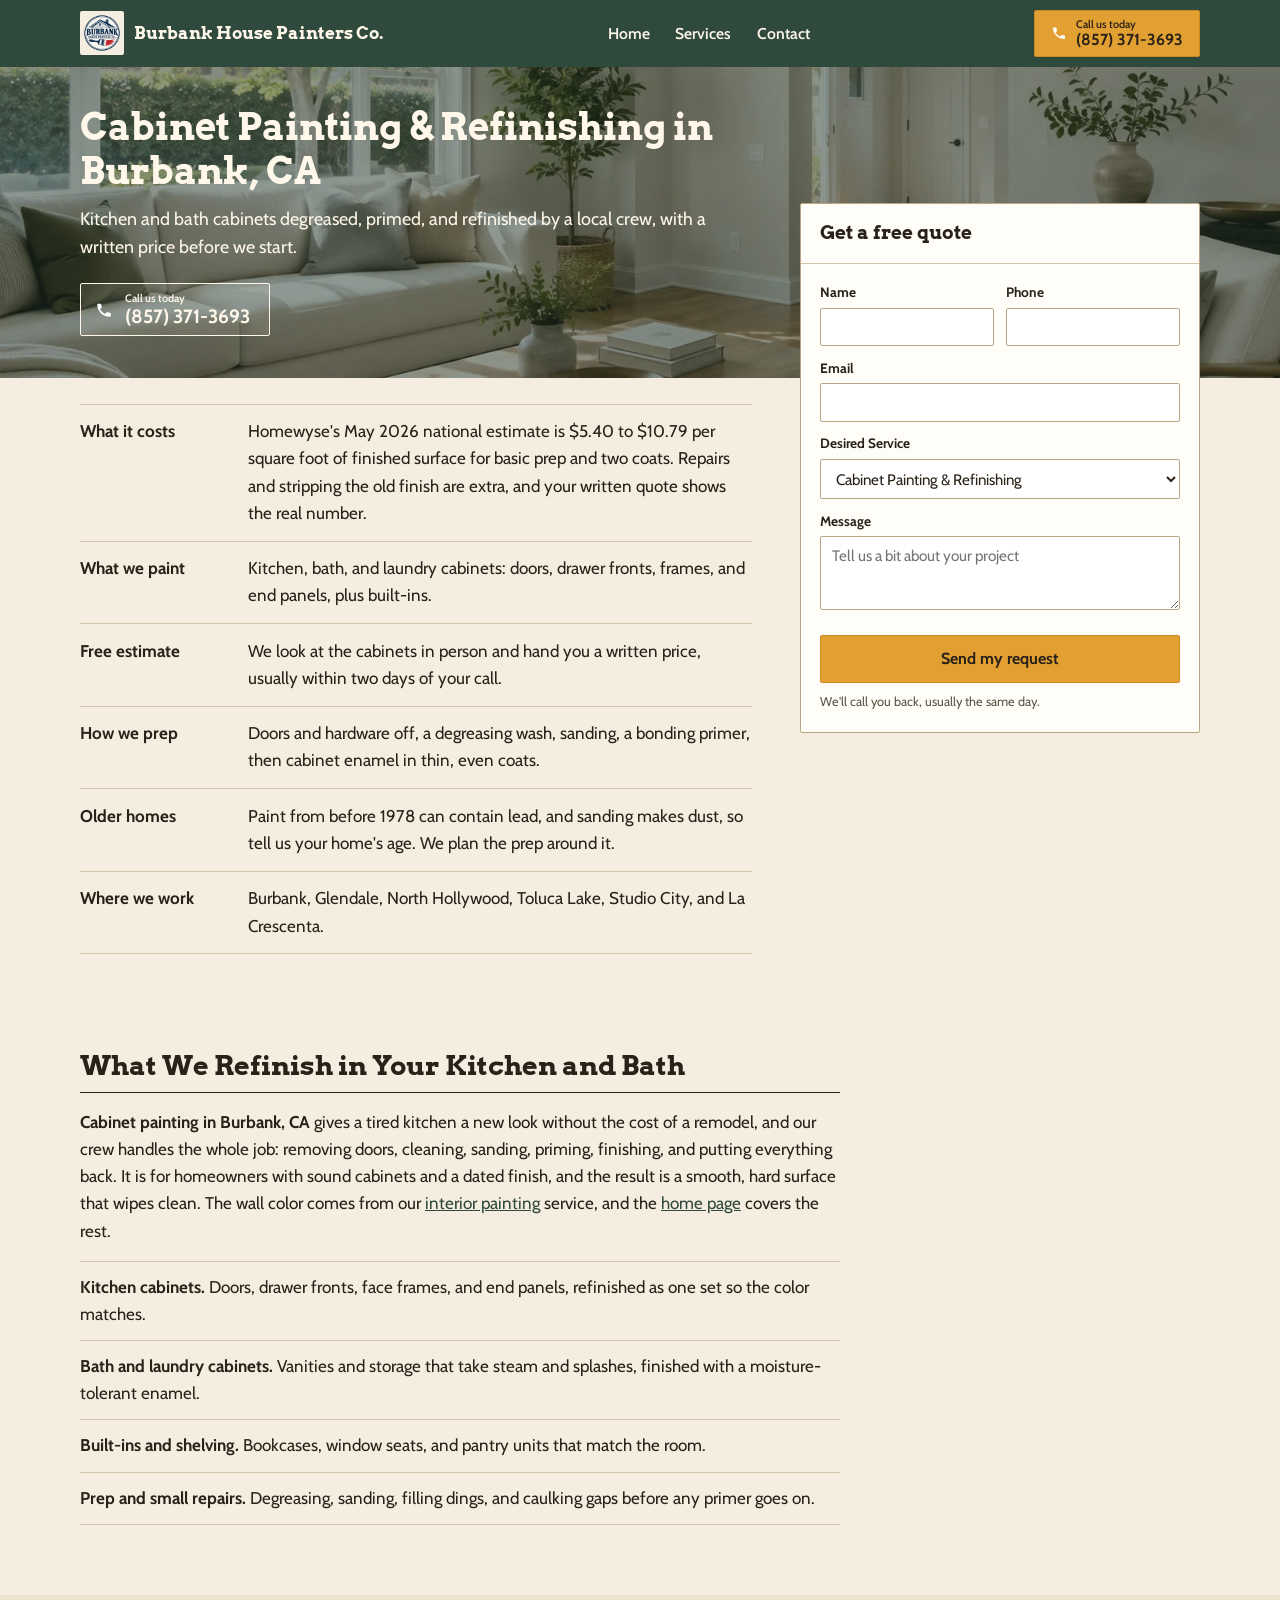
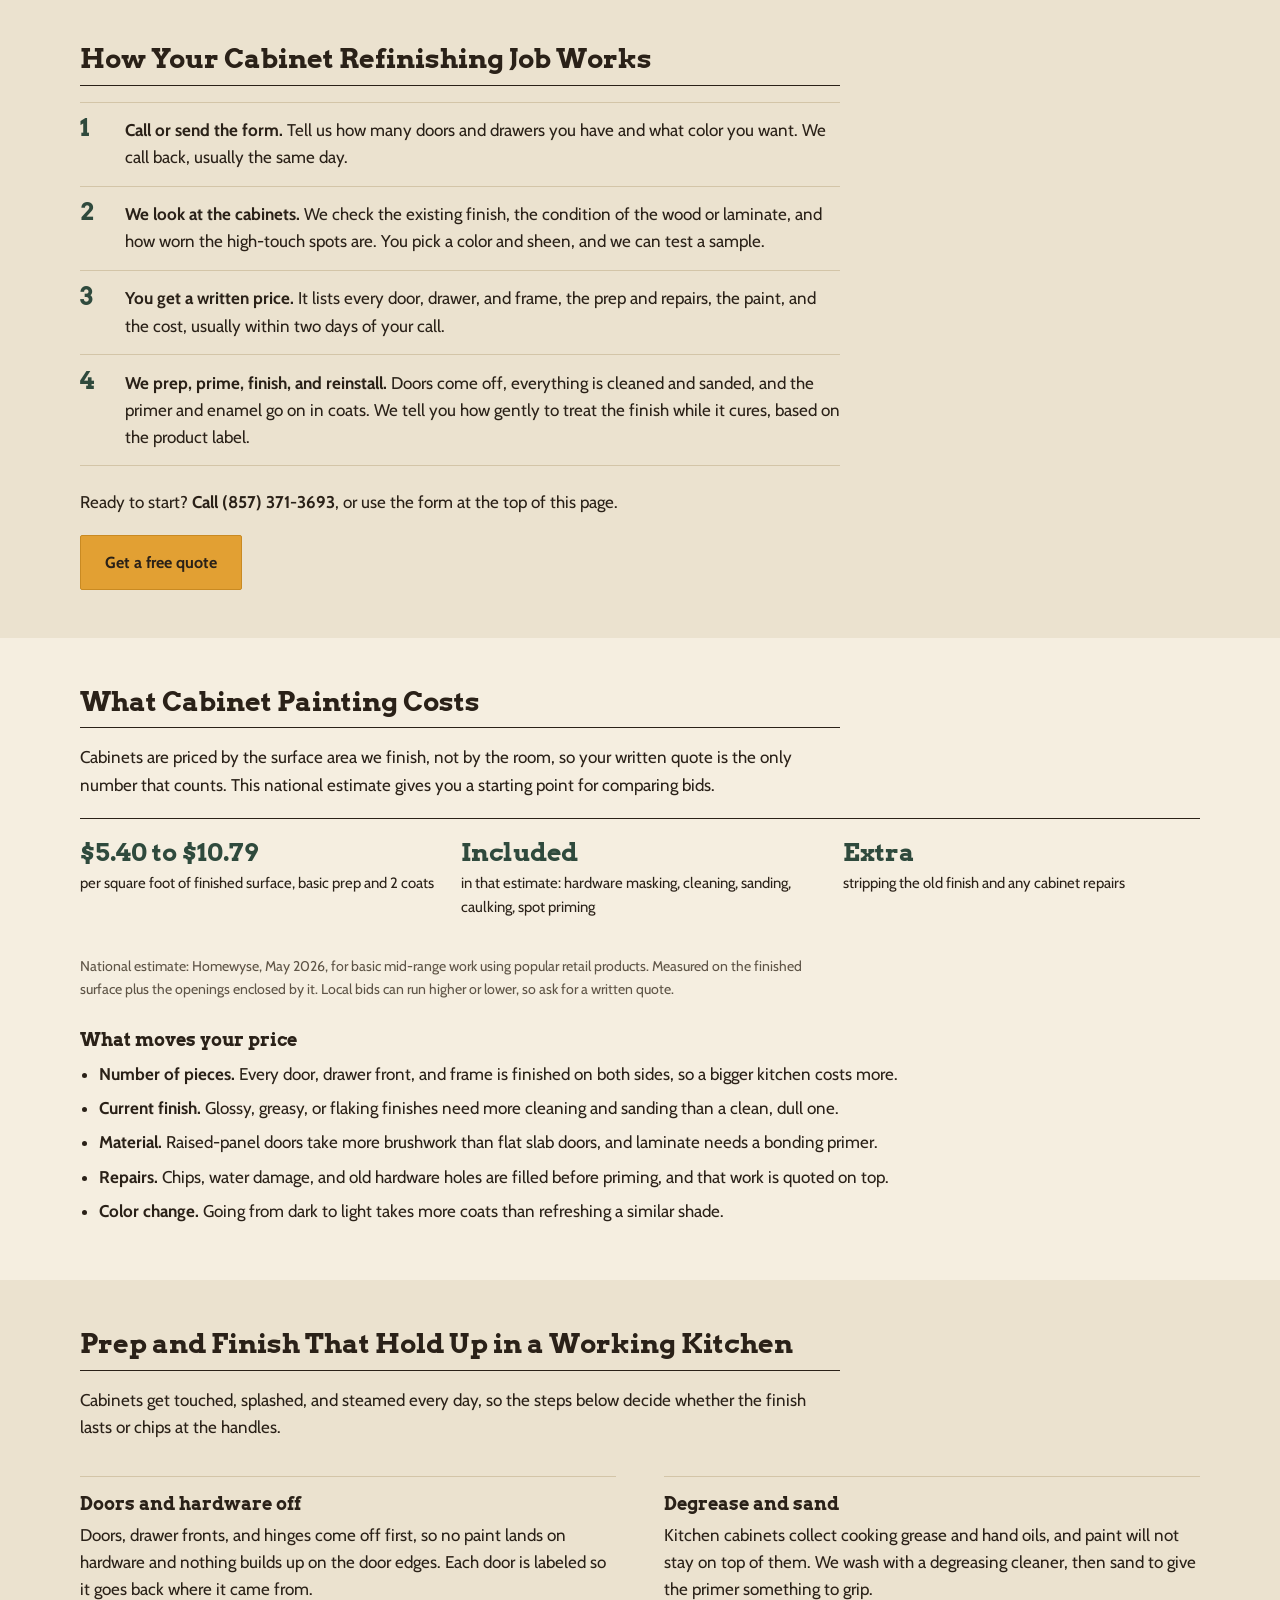
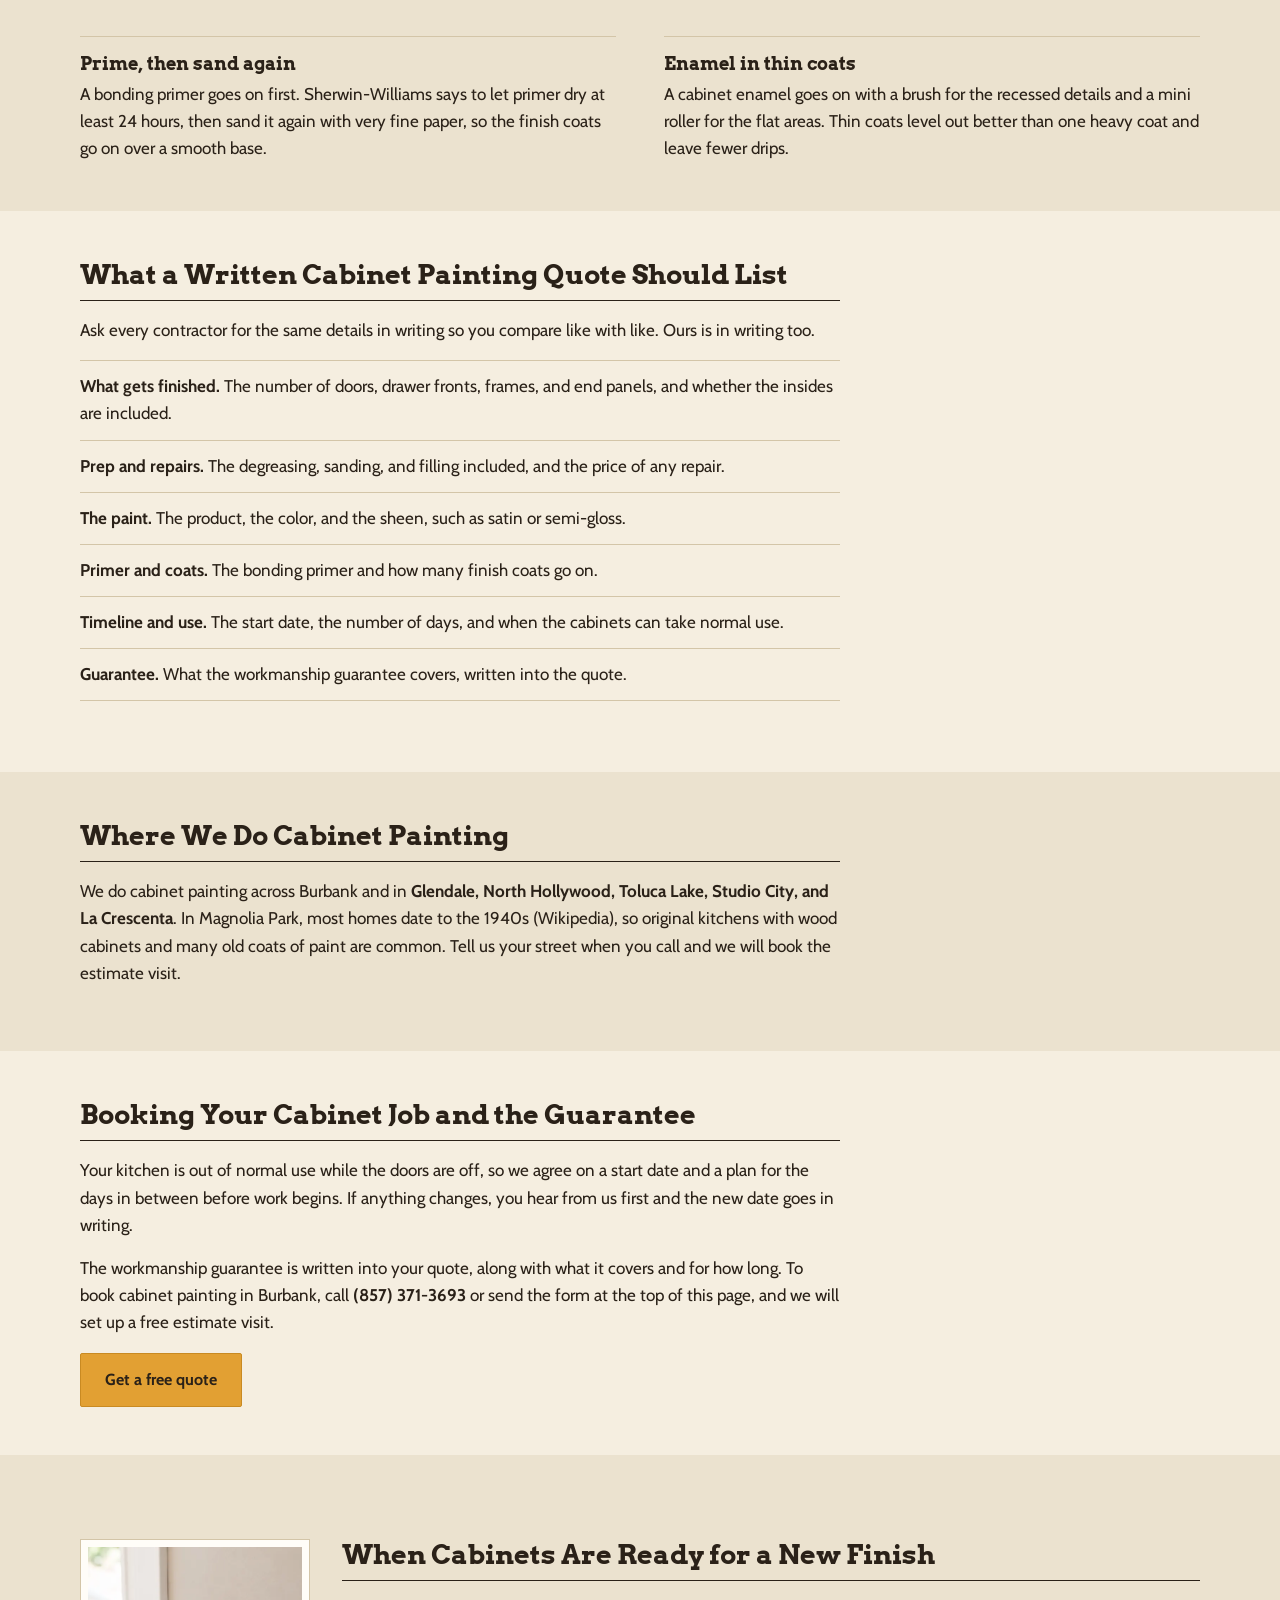
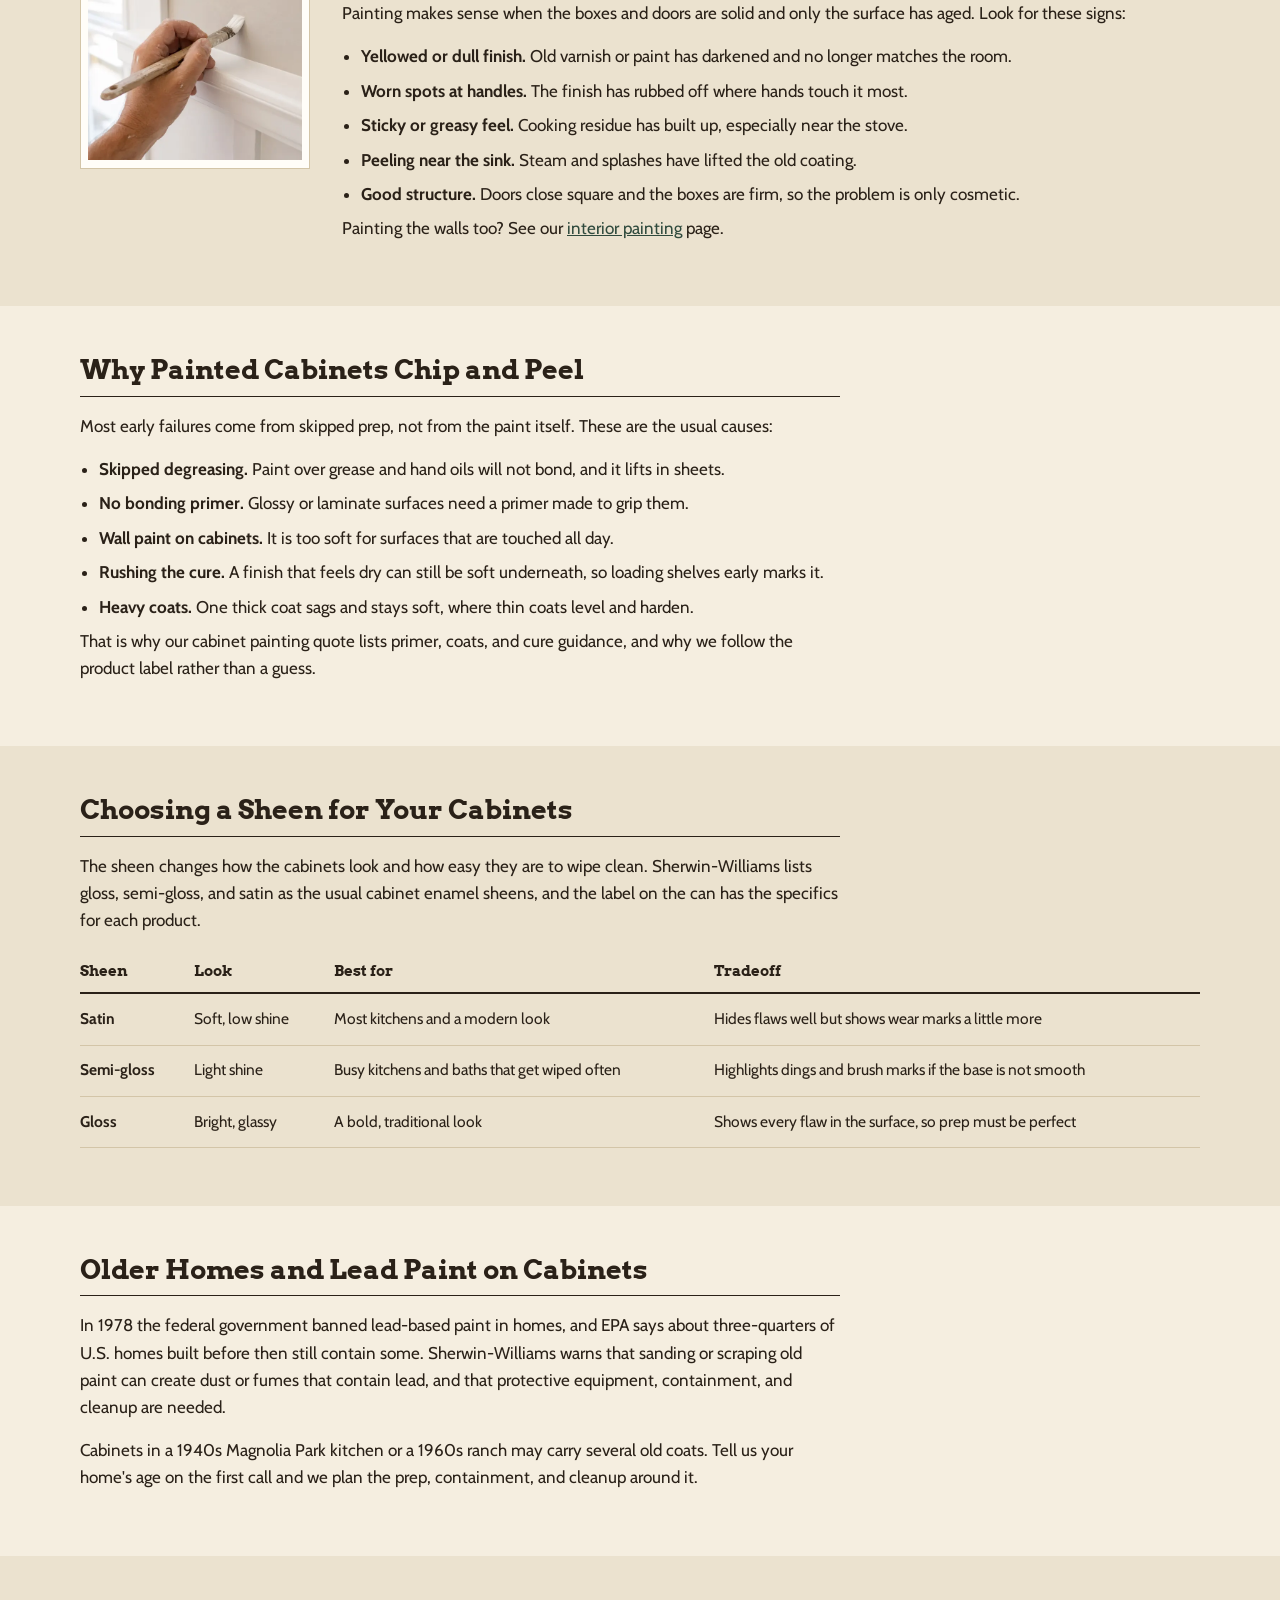
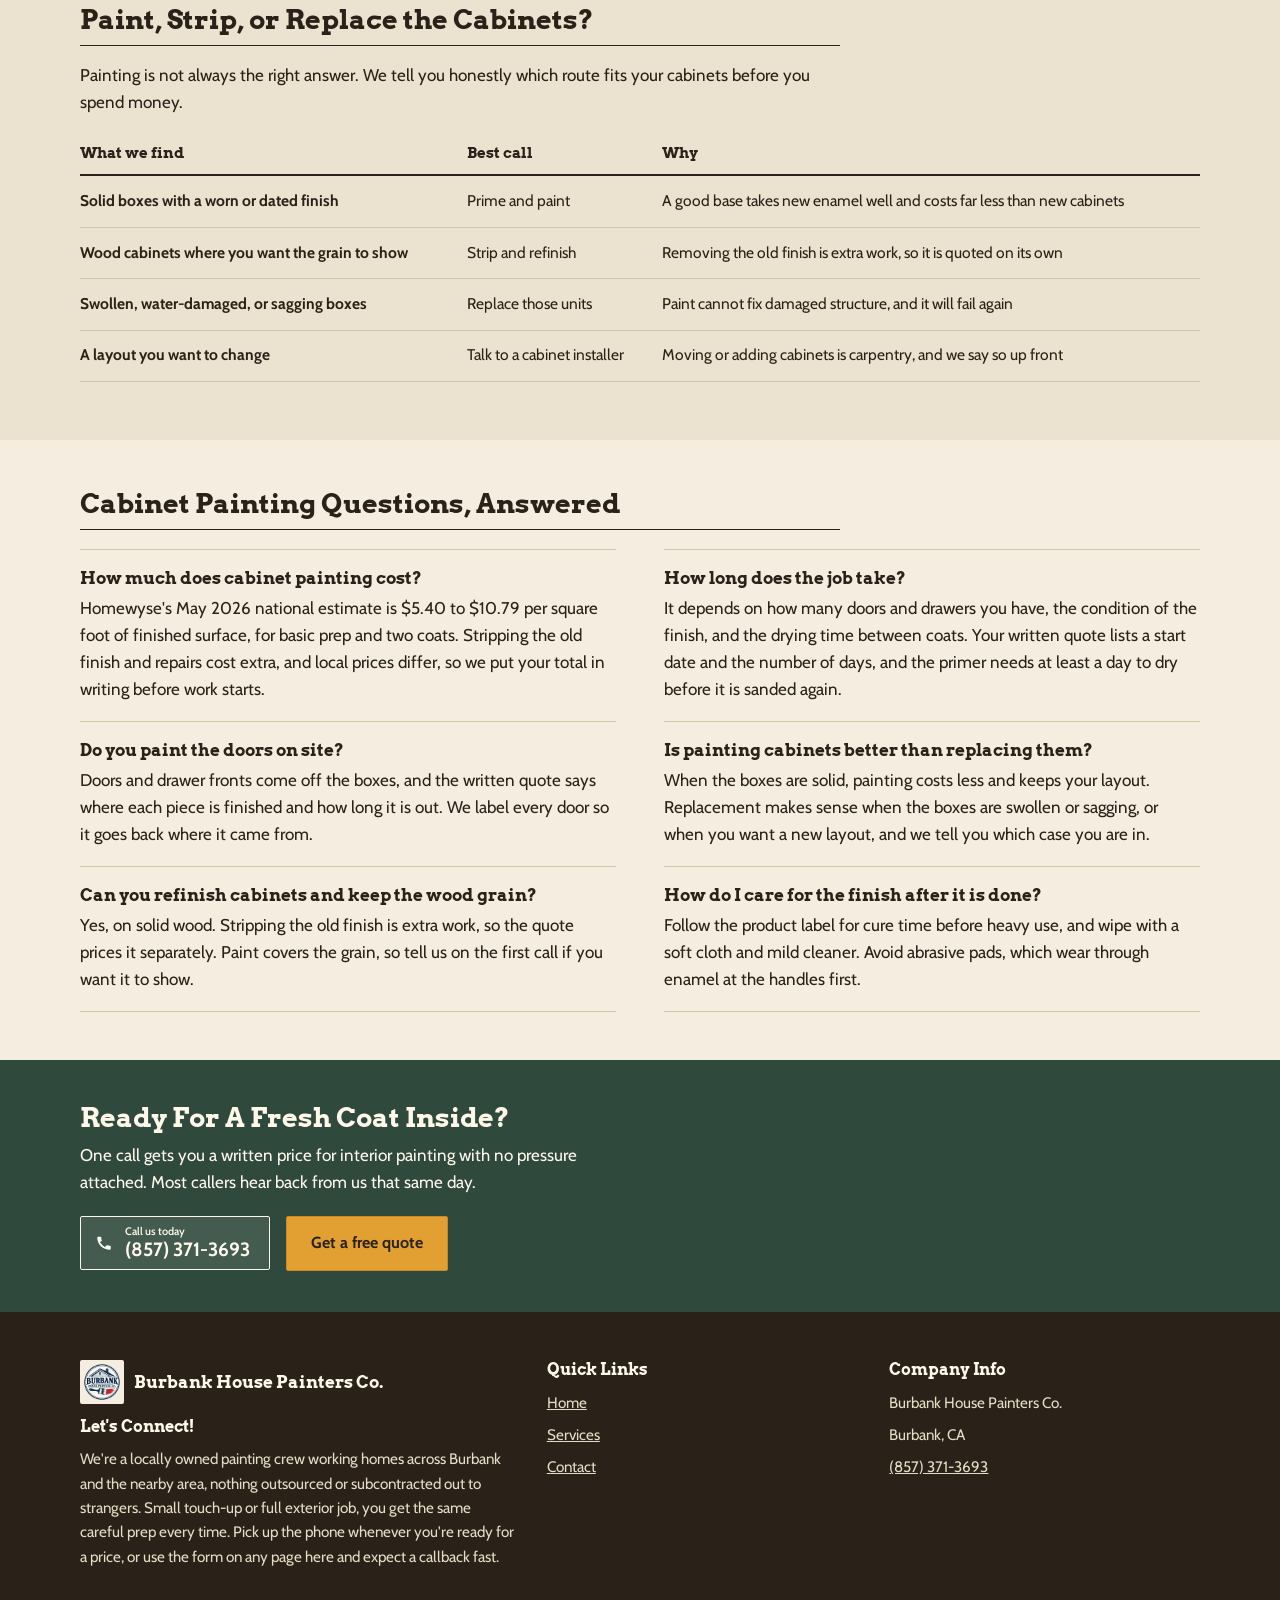
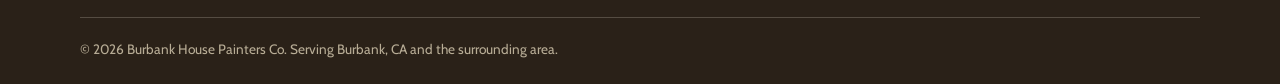
==== services/cabinet-painting.html @ 2680bf61 "Step 6d: add Cabinet Painting & Refinishing page, homepage card, form option, sitemap Co-Authored-By" ====
<!DOCTYPE html>
<html lang="en">
<head>
<meta charset="UTF-8">
<meta name="viewport" content="width=device-width, initial-scale=1.0">
<title>Cabinet Painting Burbank CA | Painting Company</title>
<meta name="description" content="Cabinet painting and refinishing in Burbank, CA: kitchen and bath cabinets cleaned, primed and finished. Free estimate. Call (857) 371-3693.">
<link rel="canonical" href="https://burbankhousepainters.com/services/cabinet-painting">

<meta property="og:type" content="website">
<meta property="og:site_name" content="Burbank House Painters Co.">
<meta property="og:title" content="Cabinet Painting Burbank CA | Painting Company">
<meta property="og:description" content="Cabinet painting and refinishing in Burbank, CA: kitchen and bath cabinets cleaned, primed and finished. Free estimate. Call (857) 371-3693.">
<meta property="og:url" content="https://burbankhousepainters.com/services/cabinet-painting">
<meta property="og:image" content="https://burbankhousepainters.com/images/interior-painting-burbank-ca-og.jpg">
<meta name="twitter:card" content="summary_large_image">
<meta name="twitter:title" content="Cabinet Painting Burbank CA | Painting Company">
<meta name="twitter:description" content="Cabinet painting and refinishing in Burbank, CA: kitchen and bath cabinets cleaned, primed and finished. Free estimate. Call (857) 371-3693.">
<meta name="twitter:image" content="https://burbankhousepainters.com/images/interior-painting-burbank-ca-og.jpg">

<link rel="icon" type="image/svg+xml" href="../favicon.svg">
<link rel="preconnect" href="https://fonts.googleapis.com">
<link rel="preconnect" href="https://fonts.gstatic.com" crossorigin>
<link rel="stylesheet" href="https://fonts.googleapis.com/css2?family=Arvo:wght@700&family=Cabin:wght@400;600;700&display=swap">
<link rel="stylesheet" href="../css/style.css">
<script type="application/ld+json">
{
  "@context": "https://schema.org",
  "@type": "HomeAndConstructionBusiness",
  "name": "Burbank House Painters Co.",
  "url": "https://burbankhousepainters.com/services/cabinet-painting",
  "telephone": "+18573713693",
  "address": {
    "@type": "PostalAddress",
    "addressLocality": "Burbank",
    "addressRegion": "CA",
    "addressCountry": "US"
  },
  "areaServed": [
    { "@type": "City", "name": "Burbank, CA" },
    { "@type": "City", "name": "Glendale, CA" },
    { "@type": "City", "name": "North Hollywood, CA" },
    { "@type": "City", "name": "Toluca Lake, CA" },
    { "@type": "City", "name": "Studio City, CA" },
    { "@type": "City", "name": "La Crescenta, CA" }
  ]
}
</script>
</head>
<body>

<header class="site-header">
  <div class="wrap">
    <a href="../index.html" class="logo">
      <img src="../images/burbank-house-painters-co-logo.png" alt="Burbank House Painters Co. logo" width="56" height="56">
      Burbank House Painters Co.
    </a>
    <nav class="main-nav" aria-label="Primary">
      <a href="../index.html">Home</a>
      <a href="../index.html#services">Services</a>
      <a href="#contact">Contact</a>
    </nav>
    <div class="header-actions">
      <a href="tel:+18573713693" class="call-badge">
        <span class="icon-circle" aria-hidden="true">
          <svg width="16" height="16" viewBox="0 0 24 24" fill="none" xmlns="http://www.w3.org/2000/svg"><path d="M6.6 10.8c1.4 2.8 3.8 5.2 6.6 6.6l2.2-2.2c.3-.3.7-.4 1-.2 1.1.4 2.3.6 3.6.6.6 0 1 .4 1 1V20c0 .6-.4 1-1 1C10.4 21 3 13.6 3 4.6c0-.6.4-1 1-1h3.4c.6 0 1 .4 1 1 0 1.3.2 2.5.6 3.6.1.4 0 .8-.2 1L6.6 10.8z" fill="#fff"/></svg>
        </span>
        <span class="call-text">
          <span class="call-label">Call us today</span>
          <span class="call-number">(857) 371-3693</span>
        </span>
      </a>
      <button class="nav-toggle" aria-label="Toggle menu" aria-expanded="false">
        <span></span><span></span><span></span>
      </button>
    </div>
  </div>
</header>

<main>

  <section class="top" id="contact">
    <div class="top-band">
      <img class="top-photo" src="../images/interior-painting-burbank-ca-hero.webp" width="1600" height="900" fetchpriority="high" alt="Bright, freshly painted interior of a Burbank CA home">
      <div class="wrap top-band-inner">
        <div class="top-intro">
          <h1>Cabinet Painting &amp; Refinishing in Burbank, CA</h1>
          <p class="top-sub">Kitchen and bath cabinets degreased, primed, and refinished by a local crew, with a written price before we start.</p>
          <a href="tel:+18573713693" class="hero-phone-btn">
            <span class="icon-circle" aria-hidden="true">
              <svg width="18" height="18" viewBox="0 0 24 24" fill="none" xmlns="http://www.w3.org/2000/svg"><path d="M6.6 10.8c1.4 2.8 3.8 5.2 6.6 6.6l2.2-2.2c.3-.3.7-.4 1-.2 1.1.4 2.3.6 3.6.6.6 0 1 .4 1 1V20c0 .6-.4 1-1 1C10.4 21 3 13.6 3 4.6c0-.6.4-1 1-1h3.4c.6 0 1 .4 1 1 0 1.3.2 2.5.6 3.6.1.4 0 .8-.2 1L6.6 10.8z" fill="#fff"/></svg>
            </span>
            <span>
              <span class="call-label">Call us today</span>
              <span class="call-number">(857) 371-3693</span>
            </span>
          </a>
        </div>
      </div>
    </div>

    <div class="wrap top-grid">
      <div class="top-specs">
        <p class="spec-row"><strong>What it costs</strong> <span>Homewyse's May 2026 national estimate is $5.40 to $10.79 per square foot of finished surface for basic prep and two coats. Repairs and stripping the old finish are extra, and your written quote shows the real number.</span></p>
        <p class="spec-row"><strong>What we paint</strong> <span>Kitchen, bath, and laundry cabinets: doors, drawer fronts, frames, and end panels, plus built-ins.</span></p>
        <p class="spec-row"><strong>Free estimate</strong> <span>We look at the cabinets in person and hand you a written price, usually within two days of your call.</span></p>
        <p class="spec-row"><strong>How we prep</strong> <span>Doors and hardware off, a degreasing wash, sanding, a bonding primer, then cabinet enamel in thin, even coats.</span></p>
        <p class="spec-row"><strong>Older homes</strong> <span>Paint from before 1978 can contain lead, and sanding makes dust, so tell us your home's age. We plan the prep around it.</span></p>
        <p class="spec-row"><strong>Where we work</strong> <span>Burbank, Glendale, North Hollywood, Toluca Lake, Studio City, and La Crescenta.</span></p>
      </div>

      <aside class="top-form" aria-label="Free quote request">
        <div class="quote-form-card">
          <p class="form-title">Get a free quote</p>
          <div class="quote-form-body">
            <form class="quote-form" action="https://unemployable-leadgen-form-handler.davideforestali.workers.dev/submit" method="POST">
              <div class="field-row">
                <div>
                  <label for="name">Name</label>
                  <input type="text" id="name" name="name" required>
                </div>
                <div>
                  <label for="phone">Phone</label>
                  <input type="tel" id="phone" name="phone" required>
                </div>
              </div>

              <label for="email">Email</label>
              <input type="email" id="email" name="email" required>

              <label for="service">Desired Service</label>
              <select id="service" name="service">
                <option value="Interior Painting">Interior Painting</option>
                <option value="Cabinet Painting & Refinishing" selected>Cabinet Painting & Refinishing</option>
                <option value="Exterior Painting">Exterior Painting</option>
                <option value="Deck & Fence Staining">Deck & Fence Staining</option>
                <option value="Not Sure">Not Sure Yet</option>
              </select>

              <label for="message">Message</label>
              <textarea id="message" name="message" placeholder="Tell us a bit about your project"></textarea>

              <div style="position:absolute;left:-9999px;top:-9999px" aria-hidden="true">
                <label for="_gotcha">Leave this field empty</label>
                <input type="text" id="_gotcha" name="_gotcha" tabindex="-1" autocomplete="off">
              </div>
              <button type="submit" class="btn-cta">Send my request</button>
              <p class="form-note">We'll call you back, usually the same day.</p>
              <p class="form-status" role="status"></p>
            </form>
          </div>
        </div>
      </aside>
    </div>
  </section>

  <section class="section" id="what-we-paint">
    <div class="wrap">
      <div class="prose-col">
        <h2>What We Refinish in Your Kitchen and Bath</h2>
        <p><strong>Cabinet painting in Burbank, CA</strong> gives a tired kitchen a new look without the cost of a remodel, and our crew handles the whole job: removing doors, cleaning, sanding, priming, finishing, and putting everything back. It is for homeowners with sound cabinets and a dated finish, and the result is a smooth, hard surface that wipes clean. The wall color comes from our <a href="interior-painting.html">interior painting</a> service, and the <a href="../index.html">home page</a> covers the rest.</p>
        <ul class="check-list">
          <li><strong>Kitchen cabinets.</strong> Doors, drawer fronts, face frames, and end panels, refinished as one set so the color matches.</li>
          <li><strong>Bath and laundry cabinets.</strong> Vanities and storage that take steam and splashes, finished with a moisture-tolerant enamel.</li>
          <li><strong>Built-ins and shelving.</strong> Bookcases, window seats, and pantry units that match the room.</li>
          <li><strong>Prep and small repairs.</strong> Degreasing, sanding, filling dings, and caulking gaps before any primer goes on.</li>
        </ul>
      </div>
    </div>
  </section>

  <section class="section bg-light" id="how-it-works">
    <div class="wrap">
      <div class="prose-col">
        <h2>How Your Cabinet Refinishing Job Works</h2>
        <ol class="steps">
          <li><strong>Call or send the form.</strong> Tell us how many doors and drawers you have and what color you want. We call back, usually the same day.</li>
          <li><strong>We look at the cabinets.</strong> We check the existing finish, the condition of the wood or laminate, and how worn the high-touch spots are. You pick a color and sheen, and we can test a sample.</li>
          <li><strong>You get a written price.</strong> It lists every door, drawer, and frame, the prep and repairs, the paint, and the cost, usually within two days of your call.</li>
          <li><strong>We prep, prime, finish, and reinstall.</strong> Doors come off, everything is cleaned and sanded, and the primer and enamel go on in coats. We tell you how gently to treat the finish while it cures, based on the product label.</li>
        </ol>
        <p class="how-note">Ready to start? <strong>Call (857) 371-3693</strong>, or use the form at the top of this page.</p>
        <a href="#contact" class="btn-cta">Get a free quote</a>
      </div>
    </div>
  </section>

  <section class="section" id="cost">
    <div class="wrap">
      <div class="prose-col">
        <h2>What Cabinet Painting Costs</h2>
        <p>Cabinets are priced by the surface area we finish, not by the room, so your written quote is the only number that counts. This national estimate gives you a starting point for comparing bids.</p>
      </div>
      <ul class="stat-row stat-row-3">
        <li><span class="stat-num">$5.40 to $10.79</span> <span class="stat-label">per square foot of finished surface, basic prep and 2 coats</span></li>
        <li><span class="stat-num">Included</span> <span class="stat-label">in that estimate: hardware masking, cleaning, sanding, caulking, spot priming</span></li>
        <li><span class="stat-num">Extra</span> <span class="stat-label">stripping the old finish and any cabinet repairs</span></li>
      </ul>
      <p class="source-note">National estimate: Homewyse, May 2026, for basic mid-range work using popular retail products. Measured on the finished surface plus the openings enclosed by it. Local bids can run higher or lower, so ask for a written quote.</p>

      <h3>What moves your price</h3>
      <ul class="bullets cost-factors">
        <li><strong>Number of pieces.</strong> Every door, drawer front, and frame is finished on both sides, so a bigger kitchen costs more.</li>
        <li><strong>Current finish.</strong> Glossy, greasy, or flaking finishes need more cleaning and sanding than a clean, dull one.</li>
        <li><strong>Material.</strong> Raised-panel doors take more brushwork than flat slab doors, and laminate needs a bonding primer.</li>
        <li><strong>Repairs.</strong> Chips, water damage, and old hardware holes are filled before priming, and that work is quoted on top.</li>
        <li><strong>Color change.</strong> Going from dark to light takes more coats than refreshing a similar shade.</li>
      </ul>
    </div>
  </section>

  <section class="section bg-light" id="process">
    <div class="wrap">
      <div class="prose-col">
        <h2>Prep and Finish That Hold Up in a Working Kitchen</h2>
        <p>Cabinets get touched, splashed, and steamed every day, so the steps below decide whether the finish lasts or chips at the handles.</p>
      </div>
      <div class="local-body repairs-body">
        <div class="note">
          <h3>Doors and hardware off</h3>
          <p>Doors, drawer fronts, and hinges come off first, so no paint lands on hardware and nothing builds up on the door edges. Each door is labeled so it goes back where it came from.</p>
        </div>
        <div class="note">
          <h3>Degrease and sand</h3>
          <p>Kitchen cabinets collect cooking grease and hand oils, and paint will not stay on top of them. We wash with a degreasing cleaner, then sand to give the primer something to grip.</p>
        </div>
        <div class="note">
          <h3>Prime, then sand again</h3>
          <p>A bonding primer goes on first. Sherwin-Williams says to let primer dry at least 24 hours, then sand it again with very fine paper, so the finish coats go on over a smooth base.</p>
        </div>
        <div class="note">
          <h3>Enamel in thin coats</h3>
          <p>A cabinet enamel goes on with a brush for the recessed details and a mini roller for the flat areas. Thin coats level out better than one heavy coat and leave fewer drips.</p>
        </div>
      </div>
    </div>
  </section>

  <section class="section" id="quote-checklist">
    <div class="wrap">
      <div class="prose-col">
        <h2>What a Written Cabinet Painting Quote Should List</h2>
        <p>Ask every contractor for the same details in writing so you compare like with like. Ours is in writing too.</p>
        <ul class="check-list">
          <li><strong>What gets finished.</strong> The number of doors, drawer fronts, frames, and end panels, and whether the insides are included.</li>
          <li><strong>Prep and repairs.</strong> The degreasing, sanding, and filling included, and the price of any repair.</li>
          <li><strong>The paint.</strong> The product, the color, and the sheen, such as satin or semi-gloss.</li>
          <li><strong>Primer and coats.</strong> The bonding primer and how many finish coats go on.</li>
          <li><strong>Timeline and use.</strong> The start date, the number of days, and when the cabinets can take normal use.</li>
          <li><strong>Guarantee.</strong> What the workmanship guarantee covers, written into the quote.</li>
        </ul>
      </div>
    </div>
  </section>

  <section class="section bg-light" id="area">
    <div class="wrap">
      <div class="prose-col">
        <h2>Where We Do Cabinet Painting</h2>
        <p>We do cabinet painting across Burbank and in <strong>Glendale, North Hollywood, Toluca Lake, Studio City, and La Crescenta</strong>. In Magnolia Park, most homes date to the 1940s (Wikipedia), so original kitchens with wood cabinets and many old coats of paint are common. Tell us your street when you call and we will book the estimate visit.</p>
      </div>
    </div>
  </section>

  <section class="section" id="booking">
    <div class="wrap">
      <div class="prose-col">
        <h2>Booking Your Cabinet Job and the Guarantee</h2>
        <p>Your kitchen is out of normal use while the doors are off, so we agree on a start date and a plan for the days in between before work begins. If anything changes, you hear from us first and the new date goes in writing.</p>
        <p>The workmanship guarantee is written into your quote, along with what it covers and for how long. To book cabinet painting in Burbank, call <strong>(857) 371-3693</strong> or send the form at the top of this page, and we will set up a free estimate visit.</p>
        <a href="#contact" class="btn-cta">Get a free quote</a>
      </div>
    </div>
  </section>

  <section class="section bg-light" id="when">
    <div class="wrap">
      <div class="split">
        <img class="split-photo" src="../images/interior-painting-burbank-ca-trim-detail.webp" width="600" height="800" loading="lazy" alt="Painter brushing white trim with the fine-finish technique used on cabinet painting in Burbank CA">
        <div>
          <h2>When Cabinets Are Ready for a New Finish</h2>
          <p>Painting makes sense when the boxes and doors are solid and only the surface has aged. Look for these signs:</p>
          <ul class="bullets">
            <li><strong>Yellowed or dull finish.</strong> Old varnish or paint has darkened and no longer matches the room.</li>
            <li><strong>Worn spots at handles.</strong> The finish has rubbed off where hands touch it most.</li>
            <li><strong>Sticky or greasy feel.</strong> Cooking residue has built up, especially near the stove.</li>
            <li><strong>Peeling near the sink.</strong> Steam and splashes have lifted the old coating.</li>
            <li><strong>Good structure.</strong> Doors close square and the boxes are firm, so the problem is only cosmetic.</li>
          </ul>
          <p>Painting the walls too? See our <a href="interior-painting.html">interior painting</a> page.</p>
        </div>
      </div>
    </div>
  </section>

  <section class="section" id="why">
    <div class="wrap">
      <div class="prose-col">
        <h2>Why Painted Cabinets Chip and Peel</h2>
        <p>Most early failures come from skipped prep, not from the paint itself. These are the usual causes:</p>
        <ul class="bullets">
          <li><strong>Skipped degreasing.</strong> Paint over grease and hand oils will not bond, and it lifts in sheets.</li>
          <li><strong>No bonding primer.</strong> Glossy or laminate surfaces need a primer made to grip them.</li>
          <li><strong>Wall paint on cabinets.</strong> It is too soft for surfaces that are touched all day.</li>
          <li><strong>Rushing the cure.</strong> A finish that feels dry can still be soft underneath, so loading shelves early marks it.</li>
          <li><strong>Heavy coats.</strong> One thick coat sags and stays soft, where thin coats level and harden.</li>
        </ul>
        <p>That is why our cabinet painting quote lists primer, coats, and cure guidance, and why we follow the product label rather than a guess.</p>
      </div>
    </div>
  </section>

  <section class="section bg-light" id="finishes">
    <div class="wrap">
      <div class="prose-col">
        <h2>Choosing a Sheen for Your Cabinets</h2>
        <p>The sheen changes how the cabinets look and how easy they are to wipe clean. Sherwin-Williams lists gloss, semi-gloss, and satin as the usual cabinet enamel sheens, and the label on the can has the specifics for each product.</p>
      </div>
      <div class="table-scroll">
        <table class="cost-table finish-table">
          <thead>
            <tr><th scope="col">Sheen</th><th scope="col">Look</th><th scope="col">Best for</th><th scope="col">Tradeoff</th></tr>
          </thead>
          <tbody>
            <tr><td>Satin</td><td>Soft, low shine</td><td>Most kitchens and a modern look</td><td>Hides flaws well but shows wear marks a little more</td></tr>
            <tr><td>Semi-gloss</td><td>Light shine</td><td>Busy kitchens and baths that get wiped often</td><td>Highlights dings and brush marks if the base is not smooth</td></tr>
            <tr><td>Gloss</td><td>Bright, glassy</td><td>A bold, traditional look</td><td>Shows every flaw in the surface, so prep must be perfect</td></tr>
          </tbody>
        </table>
      </div>
    </div>
  </section>

  <section class="section" id="lead">
    <div class="wrap">
      <div class="prose-col">
        <h2>Older Homes and Lead Paint on Cabinets</h2>
        <p>In 1978 the federal government banned lead-based paint in homes, and EPA says about three-quarters of U.S. homes built before then still contain some. Sherwin-Williams warns that sanding or scraping old paint can create dust or fumes that contain lead, and that protective equipment, containment, and cleanup are needed.</p>
        <p>Cabinets in a 1940s Magnolia Park kitchen or a 1960s ranch may carry several old coats. Tell us your home's age on the first call and we plan the prep, containment, and cleanup around it.</p>
      </div>
    </div>
  </section>

  <section class="section bg-light" id="options">
    <div class="wrap">
      <div class="prose-col">
        <h2>Paint, Strip, or Replace the Cabinets?</h2>
        <p>Painting is not always the right answer. We tell you honestly which route fits your cabinets before you spend money.</p>
      </div>
      <div class="table-scroll">
        <table class="cost-table replace-table">
          <thead>
            <tr><th scope="col">What we find</th><th scope="col">Best call</th><th scope="col">Why</th></tr>
          </thead>
          <tbody>
            <tr><td>Solid boxes with a worn or dated finish</td><td>Prime and paint</td><td>A good base takes new enamel well and costs far less than new cabinets</td></tr>
            <tr><td>Wood cabinets where you want the grain to show</td><td>Strip and refinish</td><td>Removing the old finish is extra work, so it is quoted on its own</td></tr>
            <tr><td>Swollen, water-damaged, or sagging boxes</td><td>Replace those units</td><td>Paint cannot fix damaged structure, and it will fail again</td></tr>
            <tr><td>A layout you want to change</td><td>Talk to a cabinet installer</td><td>Moving or adding cabinets is carpentry, and we say so up front</td></tr>
          </tbody>
        </table>
      </div>
    </div>
  </section>

  <section class="section" id="faq">
    <div class="wrap">
      <div class="prose-col">
        <h2>Cabinet Painting Questions, Answered</h2>
      </div>
      <div class="faq-grid">
        <div class="faq-item">
          <h3>How much does cabinet painting cost?</h3>
          <p>Homewyse's May 2026 national estimate is $5.40 to $10.79 per square foot of finished surface, for basic prep and two coats. Stripping the old finish and repairs cost extra, and local prices differ, so we put your total in writing before work starts.</p>
        </div>
        <div class="faq-item">
          <h3>How long does the job take?</h3>
          <p>It depends on how many doors and drawers you have, the condition of the finish, and the drying time between coats. Your written quote lists a start date and the number of days, and the primer needs at least a day to dry before it is sanded again.</p>
        </div>
        <div class="faq-item">
          <h3>Do you paint the doors on site?</h3>
          <p>Doors and drawer fronts come off the boxes, and the written quote says where each piece is finished and how long it is out. We label every door so it goes back where it came from.</p>
        </div>
        <div class="faq-item">
          <h3>Is painting cabinets better than replacing them?</h3>
          <p>When the boxes are solid, painting costs less and keeps your layout. Replacement makes sense when the boxes are swollen or sagging, or when you want a new layout, and we tell you which case you are in.</p>
        </div>
        <div class="faq-item">
          <h3>Can you refinish cabinets and keep the wood grain?</h3>
          <p>Yes, on solid wood. Stripping the old finish is extra work, so the quote prices it separately. Paint covers the grain, so tell us on the first call if you want it to show.</p>
        </div>
        <div class="faq-item">
          <h3>How do I care for the finish after it is done?</h3>
          <p>Follow the product label for cure time before heavy use, and wipe with a soft cloth and mild cleaner. Avoid abrasive pads, which wear through enamel at the handles first.</p>
        </div>
      </div>
    </div>
  </section>

</main>

<section class="cta-band">
  <div class="wrap">
    <h2>Ready For A Fresh Coat Inside?</h2>
    <p>One call gets you a written price for interior painting with no pressure attached. Most callers hear back from us that same day.</p>
    <div class="hero-cta-row">
      <a href="tel:+18573713693" class="hero-phone-btn">
        <span class="icon-circle" aria-hidden="true">
          <svg width="18" height="18" viewBox="0 0 24 24" fill="none" xmlns="http://www.w3.org/2000/svg"><path d="M6.6 10.8c1.4 2.8 3.8 5.2 6.6 6.6l2.2-2.2c.3-.3.7-.4 1-.2 1.1.4 2.3.6 3.6.6.6 0 1 .4 1 1V20c0 .6-.4 1-1 1C10.4 21 3 13.6 3 4.6c0-.6.4-1 1-1h3.4c.6 0 1 .4 1 1 0 1.3.2 2.5.6 3.6.1.4 0 .8-.2 1L6.6 10.8z" fill="#fff"/></svg>
        </span>
        <span>
          <span class="call-label">Call us today</span>
          <span class="call-number">(857) 371-3693</span>
        </span>
      </a>
      <a href="#contact" class="btn-cta">Get a free quote</a>
    </div>
  </div>
</section>

<footer class="site-footer">
  <div class="wrap">
    <div class="footer-grid">
      <div>
        <a href="../index.html" class="logo">
          <img src="../images/burbank-house-painters-co-logo.png" alt="Burbank House Painters Co. logo" width="56" height="56">
          Burbank House Painters Co.
        </a>
        <h3>Let's Connect!</h3>
        <p>We're a locally owned painting crew working homes across Burbank and the nearby area, nothing outsourced or subcontracted out to strangers. Small touch-up or full exterior job, you get the same careful prep every time. Pick up the phone whenever you're ready for a price, or use the form on any page here and expect a callback fast.</p>
      </div>
      <div>
        <h3>Quick Links</h3>
        <ul>
          <li><a href="../index.html">Home</a></li>
          <li><a href="../index.html#services">Services</a></li>
          <li><a href="#contact">Contact</a></li>
        </ul>
      </div>
      <div>
        <h3>Company Info</h3>
        <ul>
          <li>Burbank House Painters Co.</li>
          <li>Burbank, CA</li>
          <li><a href="tel:+18573713693">(857) 371-3693</a></li>
        </ul>
      </div>
    </div>
    <div class="footer-bottom">
      &copy; 2026 Burbank House Painters Co. Serving Burbank, CA and the surrounding area.
    </div>
  </div>
</footer>

<script src="../js/main.js"></script>
</body>
</html>
---- css/style.css ----
/* Burbank House Painters Co. stylesheet.
   Never put a padding shorthand on an element that also carries .wrap:
   it zeroes the wrap's side padding. Use padding-top / padding-bottom. */

:root {
  --ink: #2a2118;
  --pine: #2f4a3d;
  --pine-dark: #213529;
  --paper: #f5eee0;
  --paper-2: #ebe2cf;
  --card: #fffdf8;
  --rule: #d3c5a8;
  --muted: #5e5446;
  --mari: #e2a033;
  --mari-dark: #c98a22;
  --max-width: 1160px;
}

* { box-sizing: border-box; }

html { scroll-behavior: smooth; }

body {
  margin: 0;
  font-family: "Cabin", "Trebuchet MS", Verdana, sans-serif;
  color: var(--ink);
  background: var(--paper);
  line-height: 1.6;
  font-size: 17px;
}

img { max-width: 100%; display: block; }

a { color: var(--pine); }

.wrap {
  max-width: var(--max-width);
  margin: 0 auto;
  padding: 0 20px;
}

h1, h2, h3 {
  font-family: "Arvo", Georgia, "Times New Roman", serif;
  font-weight: 700;
  line-height: 1.2;
  margin-top: 0;
  color: var(--ink);
}

h2 {
  font-size: 1.7rem;
  margin-bottom: 1.2rem;
  padding-bottom: .55rem;
  border-bottom: 1px solid var(--ink);
}
h3 { font-size: 1.15rem; margin-bottom: .4rem; }

p { margin: 0 0 1rem; }

.section { padding-top: 3rem; padding-bottom: 3rem; }
.section-tight { padding-top: 2rem; padding-bottom: 2rem; }
.bg-light { background: var(--paper-2); }

/* Retired pre-title labels, hidden until the markup is cleaned out */
.eyebrow { display: none; }

/* ---------------- Buttons ---------------- */

.btn-cta {
  display: inline-block;
  background: var(--mari);
  color: var(--ink);
  font-family: inherit;
  font-weight: 700;
  padding: .85rem 1.5rem;
  border-radius: 2px;
  text-decoration: none;
  border: 1px solid var(--mari-dark);
  cursor: pointer;
  font-size: 1rem;
}
.btn-cta:hover { background: var(--mari-dark); }

.btn-cta-outline {
  display: inline-block;
  background: transparent;
  color: #fff8ea;
  font-weight: 700;
  padding: .8rem 1.4rem;
  border-radius: 2px;
  border: 1px solid #fff8ea;
  text-decoration: none;
  font-size: 1rem;
}
.btn-cta-outline:hover { background: rgba(255,248,234,.12); }

/* Fixed call button (header) */
.call-badge {
  display: inline-flex;
  align-items: center;
  gap: .55rem;
  background: var(--mari);
  color: var(--ink);
  padding: .5rem 1rem;
  border-radius: 2px;
  border: 1px solid var(--mari-dark);
  text-decoration: none;
  white-space: nowrap;
}
.call-badge:hover { background: var(--mari-dark); }
.call-badge .icon-circle { display: flex; flex: none; }
.call-badge .call-text { display: flex; flex-direction: column; line-height: 1.1; }
.call-badge .call-label { font-size: .68rem; font-weight: 600; }
.call-badge .call-number { font-size: 1rem; font-weight: 700; }

/* Phone button used in the hero and CTA band */
.hero-phone-btn {
  display: inline-flex;
  align-items: center;
  gap: .7rem;
  background: rgba(255,248,234,.1);
  border: 1px solid #fff8ea;
  color: #fff8ea;
  padding: .55rem 1.2rem .55rem .9rem;
  border-radius: 2px;
  text-decoration: none;
  font-weight: 700;
}
.hero-phone-btn:hover { background: rgba(255,248,234,.2); }
.hero-phone-btn .icon-circle { display: flex; flex: none; }
.hero-phone-btn .call-label { display: block; font-size: .68rem; font-weight: 600; line-height: 1.1; }
.hero-phone-btn .call-number { display: block; font-size: 1.2rem; line-height: 1.15; }

/* ---------------- Header ---------------- */

.site-header {
  position: sticky;
  top: 0;
  z-index: 50;
  background: var(--pine);
}
.site-header .wrap {
  display: flex;
  align-items: center;
  justify-content: space-between;
  gap: 1.5rem;
  padding-top: .6rem;
  padding-bottom: .6rem;
}
.logo {
  display: flex;
  align-items: center;
  gap: .65rem;
  text-decoration: none;
  color: #fff8ea;
  font-family: "Arvo", Georgia, serif;
  font-weight: 700;
  font-size: 1.05rem;
}
.logo img {
  width: 44px;
  height: 44px;
  background: var(--paper);
  border-radius: 2px;
  padding: 3px;
  flex-shrink: 0;
}

.main-nav { display: flex; align-items: center; gap: 1.6rem; }
.main-nav a {
  color: #fff8ea;
  text-decoration: none;
  font-weight: 600;
  font-size: .98rem;
}
.main-nav a:hover { text-decoration: underline; text-underline-offset: 4px; }

.nav-toggle {
  display: none;
  background: none;
  border: none;
  cursor: pointer;
  padding: .4rem;
}
.nav-toggle span {
  display: block;
  width: 24px;
  height: 2px;
  background: #fff8ea;
  margin: 5px 0;
}

.header-actions { display: flex; align-items: center; gap: 1.2rem; }

/* ---------------- Homepage top: intro band + overlapping form ---------------- */

.top-band {
  position: relative;
  background: var(--pine-dark);
  overflow: hidden;
}
.top-photo {
  position: absolute;
  inset: 0;
  width: 100%;
  height: 100%;
  object-fit: cover;
  object-position: center 62%;
}
.top-band::after {
  content: "";
  position: absolute;
  inset: 0;
  background: rgba(33,53,41,.5);
}
.top-band-inner {
  position: relative;
  z-index: 2;
  padding-top: 2.4rem;
  padding-bottom: 2.6rem;
}
.top-intro { max-width: 640px; }
.top-intro h1 {
  color: #fff8ea;
  font-size: clamp(1.8rem, 3.6vw, 2.3rem);
  margin-bottom: .7rem;
}
.top-sub {
  color: #fff8ea;
  font-size: 1.12rem;
  margin-bottom: 1.3rem;
}

.top-grid {
  display: grid;
  grid-template-columns: minmax(0, 1fr) 400px;
  gap: 3rem;
  align-items: start;
  padding-bottom: 3rem;
}
.top-form { margin-top: -175px; position: relative; z-index: 3; }
.top-specs { padding-top: 1.6rem; }

.spec-row {
  display: grid;
  grid-template-columns: 9.5rem minmax(0, 1fr);
  gap: 1rem;
  margin: 0;
  padding: .85rem 0;
  border-top: 1px solid var(--rule);
}
.spec-row:last-child { border-bottom: 1px solid var(--rule); }
.spec-row strong { color: var(--ink); }

/* ---------------- Service-page hero (shared markup) ---------------- */

.hero {
  position: relative;
  min-height: 440px;
  display: flex;
  align-items: center;
  background: var(--pine-dark);
  overflow: hidden;
}
.hero-bg-photo {
  position: absolute;
  inset: 0;
  width: 100%;
  height: 100%;
  object-fit: cover;
  z-index: 0;
}
.hero::before {
  content: "";
  position: absolute;
  inset: 0;
  z-index: 1;
  background: rgba(33,53,41,.6);
}
.hero-inner { position: relative; z-index: 2; max-width: 660px; padding-top: 3rem; padding-bottom: 3rem; }
.hero-inner h1 { color: #fff8ea; font-size: 2.3rem; margin-bottom: .7rem; }
.hero-inner .hero-sub { color: #fff8ea; font-size: 1.12rem; margin-bottom: 1.4rem; }
.hero-cta-row { display: flex; flex-wrap: wrap; gap: 1rem; align-items: center; }
.hero-service { min-height: 400px; }
.hero-service .hero-inner h1 { font-size: 2.1rem; }
.photo-caption {
  position: absolute;
  bottom: 12px;
  right: 16px;
  z-index: 2;
  font-size: .72rem;
  color: #fff8ea;
  background: rgba(33,53,41,.75);
  padding: 4px 9px;
  max-width: 46%;
  text-align: right;
}

/* ---------------- Intro + form two-column (service pages) ---------------- */

.intro-grid {
  display: grid;
  grid-template-columns: 1.6fr 1fr;
  gap: 3rem;
  align-items: start;
  padding-top: 3rem;
  padding-bottom: 3rem;
}
.intro-col h2 { font-size: 1.6rem; }
.form-col { position: sticky; top: 90px; }

/* ---------------- Quote form ---------------- */

.quote-form-card {
  border: 1px solid #b9a784;
  border-radius: 2px;
  background: var(--card);
}
.quote-form-banner,
.form-title {
  margin: 0;
  padding: .9rem 1.2rem;
  border-bottom: 1px solid var(--rule);
  font-family: "Arvo", Georgia, serif;
  font-weight: 700;
  font-size: 1.2rem;
  color: var(--ink);
}
.quote-form-body { padding: 1.1rem 1.2rem 1.2rem; }
.quote-form-body label {
  display: block;
  font-weight: 700;
  font-size: .85rem;
  margin: .7rem 0 .25rem;
  color: var(--ink);
}
.quote-form-body label:first-child { margin-top: 0; }
.field-row { display: grid; grid-template-columns: 1fr 1fr; gap: .8rem; }
.field-row label { margin-top: 0; }
.field-row + label { margin-top: .7rem; }
.quote-form-body input,
.quote-form-body select,
.quote-form-body textarea {
  width: 100%;
  padding: .55rem .65rem;
  border: 1px solid #b9a784;
  border-radius: 2px;
  font-family: inherit;
  font-size: .95rem;
  color: var(--ink);
  background: #fff;
}
.quote-form-body textarea { min-height: 74px; resize: vertical; }
.quote-form-body .btn-cta { width: 100%; margin-top: 1rem; text-align: center; }
.form-note { font-size: .8rem; color: var(--muted); margin: .6rem 0 0; text-align: left; }
.form-status { font-size: .88rem; margin: .6rem 0 0; font-weight: 700; display: none; }
.form-status.show { display: block; }
.form-status.ok { color: #1f6a3a; }
.form-status.err { color: #9c2a1e; }

/* ---------------- Photos ---------------- */

.inline-photo, .inline-photo-float {
  background: repeating-linear-gradient(45deg, #ece3d0, #ece3d0 14px, #e2d8c0 14px, #e2d8c0 28px);
  border: 1px solid var(--rule);
  border-radius: 2px;
  display: flex;
  align-items: center;
  justify-content: center;
  text-align: center;
  color: var(--muted);
  font-size: .85rem;
  padding: 1rem;
}
.inline-photo { width: 100%; aspect-ratio: 4 / 3; margin: 1.4rem 0; }
.inline-photo-float {
  float: right;
  width: 300px;
  max-width: 45%;
  aspect-ratio: 3 / 4;
  margin: .3rem 0 1.2rem 1.6rem;
}
/* Real photos: matted print look */
img.inline-photo, img.inline-photo-float {
  display: block;
  height: auto;
  object-fit: cover;
  padding: .45rem;
  background: var(--card);
  border: 1px solid var(--rule);
}
img.inline-photo { max-width: 560px; }

/* ---------------- Services as photo-and-text rows ---------------- */

.services-grid { margin-top: 1rem; }
.service-card {
  display: grid;
  grid-template-columns: 240px minmax(0, 1fr);
  column-gap: 1.6rem;
  align-content: start;
  padding: 1.3rem 0;
  border-bottom: 1px solid var(--rule);
  text-decoration: none;
  color: inherit;
  cursor: pointer;
}
.service-card:first-child { padding-top: .6rem; }
.service-card .thumb {
  grid-row: 1 / span 3;
  width: 100%;
  margin: 0;
  aspect-ratio: 4 / 3;
}
.service-card h3 { color: var(--ink); font-size: 1.25rem; margin-bottom: .4rem; }
.service-card:hover h3, .service-card:focus-visible h3 { text-decoration: underline; text-underline-offset: 4px; }
.service-card p { color: var(--ink); margin-bottom: .6rem; }
.service-card .card-cta { font-weight: 700; color: var(--pine); }

/* ---------------- Trust section ---------------- */

.trust-grid {
  display: grid;
  grid-template-columns: 1fr 1fr;
  gap: 0 3rem;
  margin-top: 1rem;
}
.trust-item { padding: 1.1rem 0; border-top: 1px solid var(--rule); }
.trust-item .icon-circle { display: none; }
.trust-item h3 { margin-bottom: .3rem; }
.trust-item p { margin: 0; }

/* ---------------- FAQ ---------------- */

.faq-item { border-top: 1px solid var(--rule); padding: 1.1rem 0; }
.faq-item h3 { margin-bottom: .4rem; }
.faq-item p { margin-bottom: 0; }

/* ---------------- Closing call-to-action band ---------------- */

.cta-band {
  background: var(--pine);
  color: #fff8ea;
  padding-top: 2.6rem;
  padding-bottom: 2.6rem;
}
.cta-band h2 { color: #fff8ea; border-bottom: none; padding-bottom: 0; margin-bottom: .5rem; }
.cta-band p { color: #fff8ea; max-width: 560px; }
.cta-band .hero-cta-row { margin-top: 1.2rem; }

/* ---------------- Footer ---------------- */

.site-footer {
  background: var(--ink);
  color: #e6dcc6;
  padding-top: 3rem;
  padding-bottom: 1.5rem;
  font-size: .95rem;
}
.footer-grid {
  display: grid;
  grid-template-columns: 1.4fr 1fr 1fr;
  gap: 2rem;
  padding-bottom: 2rem;
  border-bottom: 1px solid rgba(255,248,234,.2);
}
.footer-grid h3 { color: #fff8ea; font-size: 1rem; margin-bottom: .7rem; }
.footer-grid .logo { margin-bottom: .8rem; }
.footer-grid ul { list-style: none; margin: 0; padding: 0; }
.footer-grid li { margin-bottom: .5rem; }
.footer-grid a { color: #e6dcc6; }
.footer-grid .logo { color: #fff8ea; text-decoration: none; }
.footer-bottom {
  padding-top: 1.3rem;
  font-size: .85rem;
  color: #b8ad96;
}

/* ---------------- Long text column ---------------- */

.prose-col { max-width: 760px; }
.prose-col h2 { margin-bottom: 1rem; }

.service-body ul { padding-left: 1.2rem; }
.service-body li { margin-bottom: .4rem; }

/* ---------------- Tablet and mobile ---------------- */

@media (max-width: 980px) {
  .top-grid { grid-template-columns: minmax(0, 1fr) 360px; gap: 2rem; }
}

@media (max-width: 860px) {
  .top-grid { grid-template-columns: 1fr; gap: 1.2rem; }
  .top-form { order: -1; margin-top: 1.4rem; }
  .top-specs { padding-top: .4rem; }
  .intro-grid { grid-template-columns: 1fr; }
  .form-col { order: -1; position: static; }
  .footer-grid { grid-template-columns: 1fr; }
  .trust-grid { grid-template-columns: 1fr; }
}

@media (max-width: 700px) {
  .main-nav { display: none; }
  .nav-toggle { display: block; }
  .logo { font-size: .92rem; gap: .5rem; line-height: 1.2; }
  .logo img { width: 36px; height: 36px; }
  .site-header.nav-open .main-nav {
    display: flex;
    flex-direction: column;
    position: absolute;
    top: 100%;
    left: 0;
    right: 0;
    background: var(--pine);
    padding: 1rem 20px 1.4rem;
    border-top: 1px solid rgba(255,248,234,.25);
    gap: 1rem;
  }
  .header-actions { gap: .6rem; }
  .header-actions .call-badge { padding: .5rem .8rem; }
  .header-actions .call-badge .call-number { display: none; }
  .header-actions .call-badge .call-label { font-size: .9rem; font-weight: 700; }
  .top-band-inner { padding-top: 1.8rem; padding-bottom: 1.8rem; }
  .spec-row { grid-template-columns: 1fr; gap: .15rem; }
  .service-card { grid-template-columns: 1fr; }
  .service-card .thumb { grid-row: auto; margin-bottom: .9rem; }
  .inline-photo-float { float: none; width: 100%; max-width: 100%; margin: 1.4rem 0; }
  .hero { min-height: 420px; }
  .hero-inner h1 { font-size: 1.8rem; }
  .field-row { grid-template-columns: 1fr; gap: .7rem; }
}

/* ---------------- Homepage sections ---------------- */

.how {
  display: grid;
  grid-template-columns: minmax(0, 5fr) minmax(0, 6fr);
  gap: 2.5rem;
  align-items: start;
}
.how-photo {
  width: 100%;
  height: auto;
  aspect-ratio: 4 / 3;
  object-fit: cover;
  object-position: 20% center;
  padding: .45rem;
  background: var(--card);
  border: 1px solid var(--rule);
}
.steps { list-style: none; counter-reset: step; margin: 0 0 1.4rem; padding: 0; }
.steps li {
  counter-increment: step;
  position: relative;
  padding: .9rem 0 .9rem 2.8rem;
  border-top: 1px solid var(--rule);
}
.steps li:last-child { border-bottom: 1px solid var(--rule); }
.steps li::before {
  content: counter(step);
  position: absolute;
  left: 0;
  top: .85rem;
  font-family: "Arvo", Georgia, serif;
  font-weight: 700;
  font-size: 1.5rem;
  line-height: 1;
  color: var(--pine);
}
.how-note { margin-bottom: 1.2rem; }

.stat-row {
  list-style: none;
  margin: 1.2rem 0 2.2rem;
  padding: 1.2rem 0 0;
  border-top: 1px solid var(--ink);
  display: grid;
  grid-template-columns: repeat(4, minmax(0, 1fr));
  gap: 1.5rem;
}
.stat-num {
  display: block;
  font-family: "Arvo", Georgia, serif;
  font-weight: 700;
  font-size: 1.55rem;
  line-height: 1.15;
  color: var(--pine);
}
.stat-label { display: block; margin-top: .35rem; font-size: .93rem; }

.cost h3 { margin-top: 2.2rem; }
.table-scroll { overflow-x: auto; margin: 1rem 0 .6rem; }
.cost-table { width: 100%; min-width: 640px; border-collapse: collapse; font-size: .97rem; }
.cost-table th {
  text-align: left;
  font-family: "Arvo", Georgia, serif;
  font-size: .95rem;
  padding: .55rem 1rem .55rem 0;
  border-bottom: 2px solid var(--ink);
}
.cost-table td { padding: .8rem 1rem .8rem 0; border-bottom: 1px solid var(--rule); vertical-align: top; }
.cost-table td:first-child { font-weight: 700; }
.source-note { font-size: .88rem; color: var(--muted); margin-bottom: 0; max-width: 760px; }

.split {
  display: grid;
  grid-template-columns: 230px minmax(0, 1fr);
  gap: 2rem;
  align-items: start;
  margin-top: 2.2rem;
}
.split h3 { margin-top: 0; }
.split-photo {
  width: 100%;
  height: auto;
  aspect-ratio: 1 / 1;
  object-fit: cover;
  object-position: center 62%;
  padding: .45rem;
  background: var(--card);
  border: 1px solid var(--rule);
}
.split-rev { grid-template-columns: minmax(0, 1fr) 230px; }
.split-rev .split-photo { order: 2; }
.bullets { margin: .6rem 0 0; padding-left: 1.2rem; }
.bullets li { margin-bottom: .45rem; }

.check-list { list-style: none; margin: 1rem 0 1.4rem; padding: 0; max-width: 760px; }
.check-list li { padding: .75rem 0; border-top: 1px solid var(--rule); }
.check-list li:last-child { border-bottom: 1px solid var(--rule); }

.services-more { margin-top: 1.6rem; max-width: 760px; }

@media (max-width: 860px) {
  .how { grid-template-columns: 1fr; gap: 1.4rem; }
  .how-photo { max-width: 520px; }
  .stat-row { grid-template-columns: 1fr 1fr; }
}
@media (max-width: 700px) {
  .split, .split-rev { grid-template-columns: 1fr; gap: 1.2rem; }
  .split-rev .split-photo { order: 0; }
  .split-photo { max-width: 300px; }
}

/* ---------------- Homepage informational half ---------------- */

.faq-grid { display: grid; grid-template-columns: 1fr 1fr; column-gap: 3rem; margin-top: 1.2rem; }
.faq-grid .faq-item:nth-last-child(-n+2) { border-bottom: 1px solid var(--rule); }
.faq-item h3 { font-size: 1.08rem; }

.year-table { min-width: 560px; max-width: 820px; }
.cal-table { min-width: 680px; }
.cost-table th.num, .cost-table td.num { text-align: right; padding-right: 1.6rem; font-variant-numeric: tabular-nums; }
.cost-table .num:first-child { text-align: left; }

#local h2 + h3 { margin-top: 1.4rem; }
.local-body { display: grid; grid-template-columns: 1fr 1fr; gap: 2rem 3rem; margin-top: 2.2rem; }
.local-body .note { border-top: 1px solid var(--rule); padding-top: 1rem; }
.local-body .note h3 { margin-top: 0; }
.local-body .note p:last-child { margin-bottom: 0; }

.place-list { margin-top: 1.2rem; max-width: 900px; }
.place { display: grid; grid-template-columns: 240px 1fr; gap: 2rem; padding: 1.3rem 0; border-top: 1px solid var(--rule); }
.place:last-child { border-bottom: 1px solid var(--rule); }
.place h3 { margin: 0; }
.place p { margin: 0; }

@media (max-width: 860px) {
  .faq-grid, .local-body { grid-template-columns: 1fr; }
  .faq-grid .faq-item:nth-last-child(2) { border-bottom: 0; }
  .place { grid-template-columns: 1fr; gap: .4rem; }
}

.source-note + .prose-col { margin-top: 1.3rem; }

@media (max-width: 700px) {
  .year-table { min-width: 0; font-size: .9rem; }
  .year-table th, .year-table td { padding-right: .6rem; }
  .year-table th.num, .year-table td.num { padding-right: .9rem; }
}

.source-note + h3 { margin-top: 1.8rem; }
.repairs-body .note p + p { margin-top: .7rem; }

@media (max-width: 700px) {
  .finish-table, .repaint-table { min-width: 0; font-size: .92rem; }
  .finish-table th, .finish-table td, .repaint-table th, .repaint-table td { padding-right: .7rem; }
  .age-table { min-width: 560px; }
}

.figure-wide { margin: 1.6rem 0 .4rem; max-width: 800px; }
.figure-wide .how-photo { width: 100%; height: auto; aspect-ratio: 16 / 9; object-fit: cover; }
.crack-table, .surface-table { min-width: 640px; }
@media (max-width: 700px) {
  .crack-table, .surface-table { min-width: 0; font-size: .9rem; }
  .crack-table th, .crack-table td, .surface-table th, .surface-table td { padding-right: .7rem; }
}

.stat-row-3 { grid-template-columns: repeat(3, 1fr); }
.stain-table { min-width: 680px; }
.wood-table { min-width: 640px; }
.replace-table { min-width: 640px; }
@media (max-width: 860px) {
  .stat-row-3 { grid-template-columns: 1fr 1fr; }
}
@media (max-width: 700px) {
  .stain-table, .wood-table, .replace-table { min-width: 0; font-size: .9rem; }
  .stain-table th, .stain-table td, .wood-table th, .wood-table td, .replace-table th, .replace-table td { padding-right: .7rem; }
}
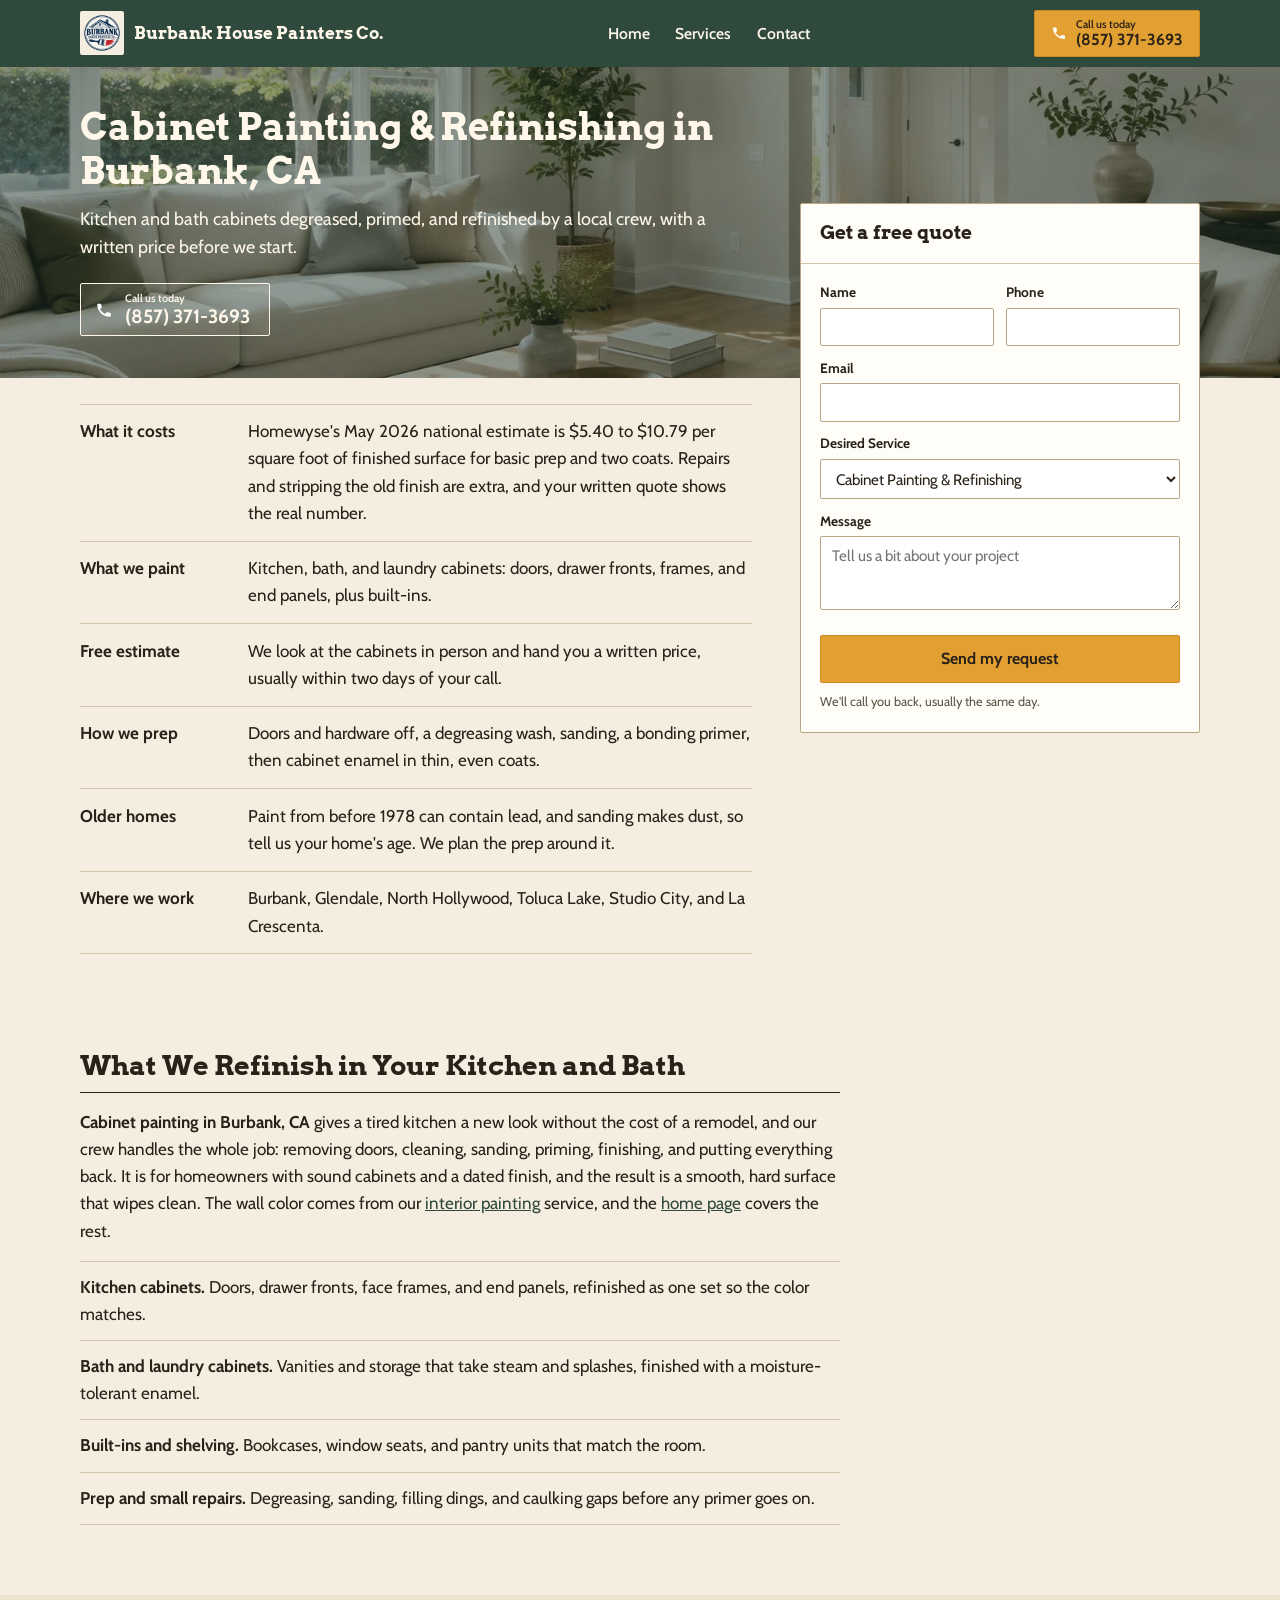
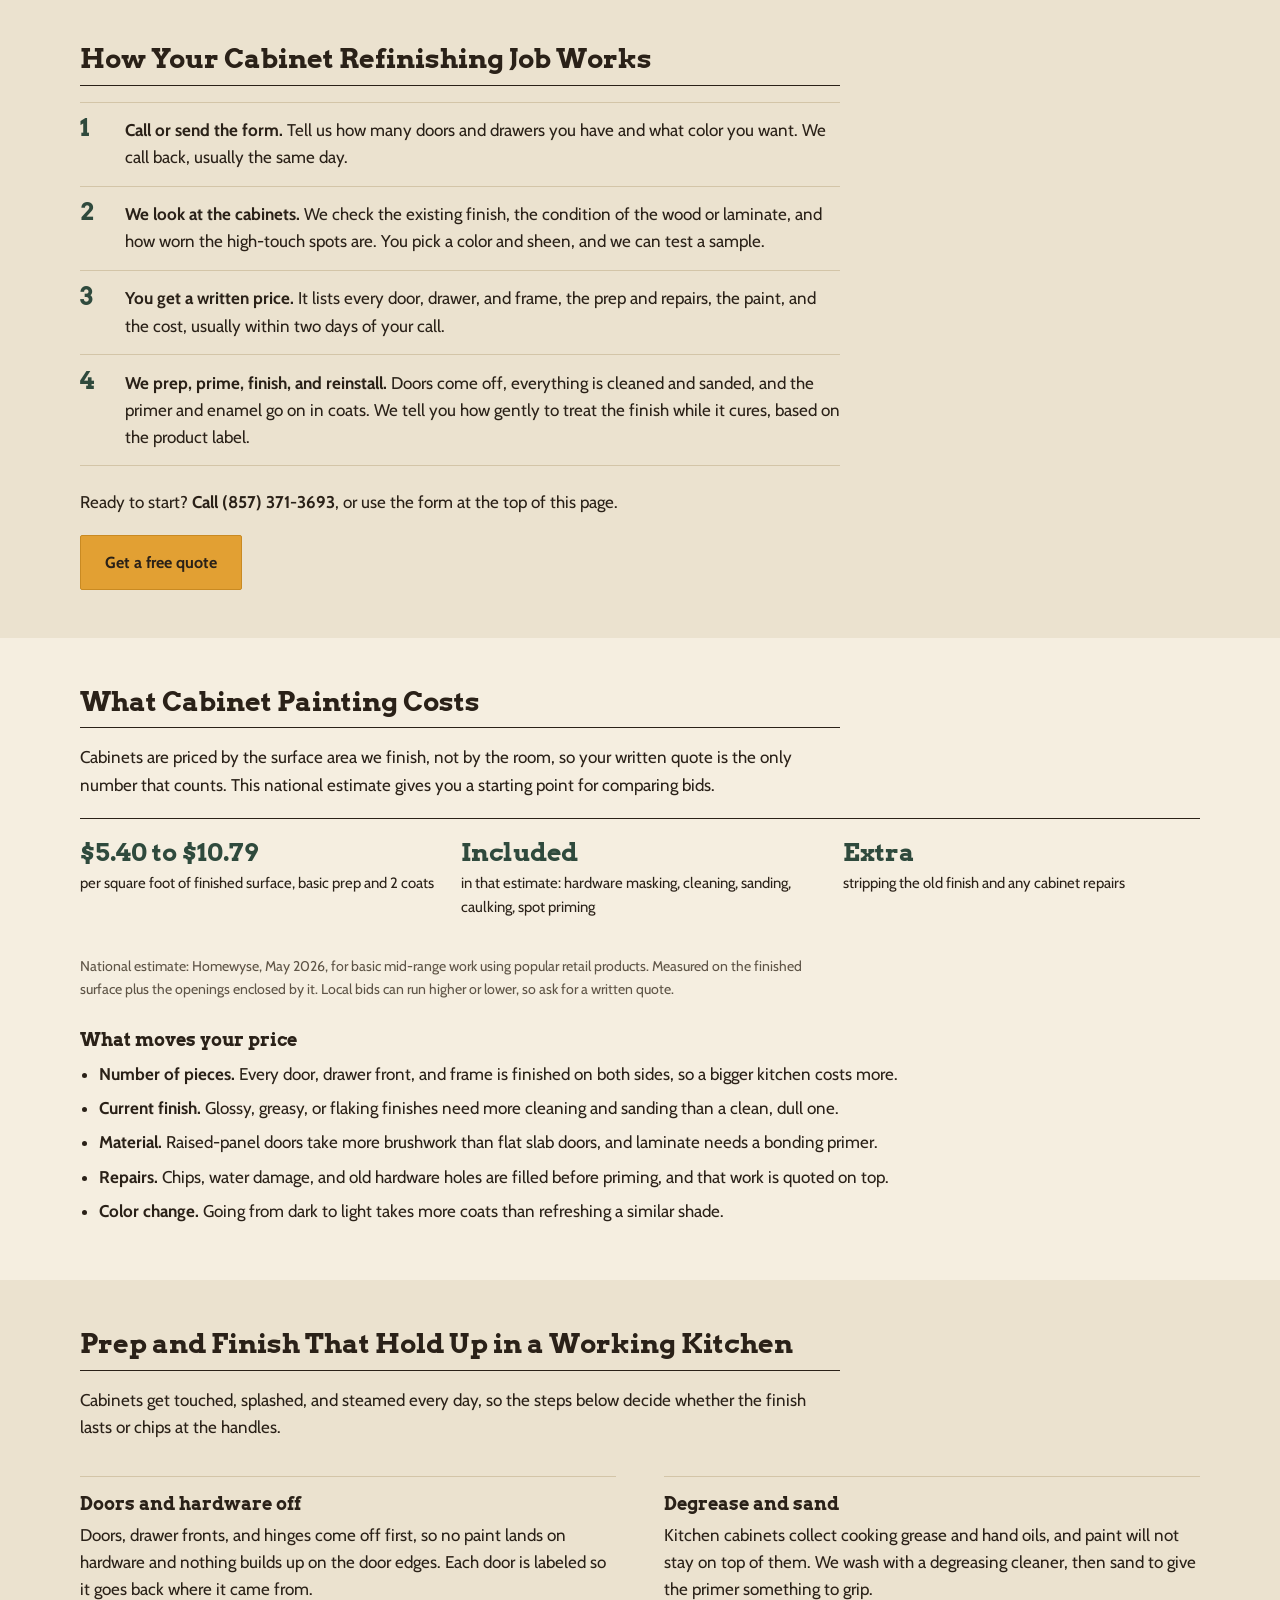
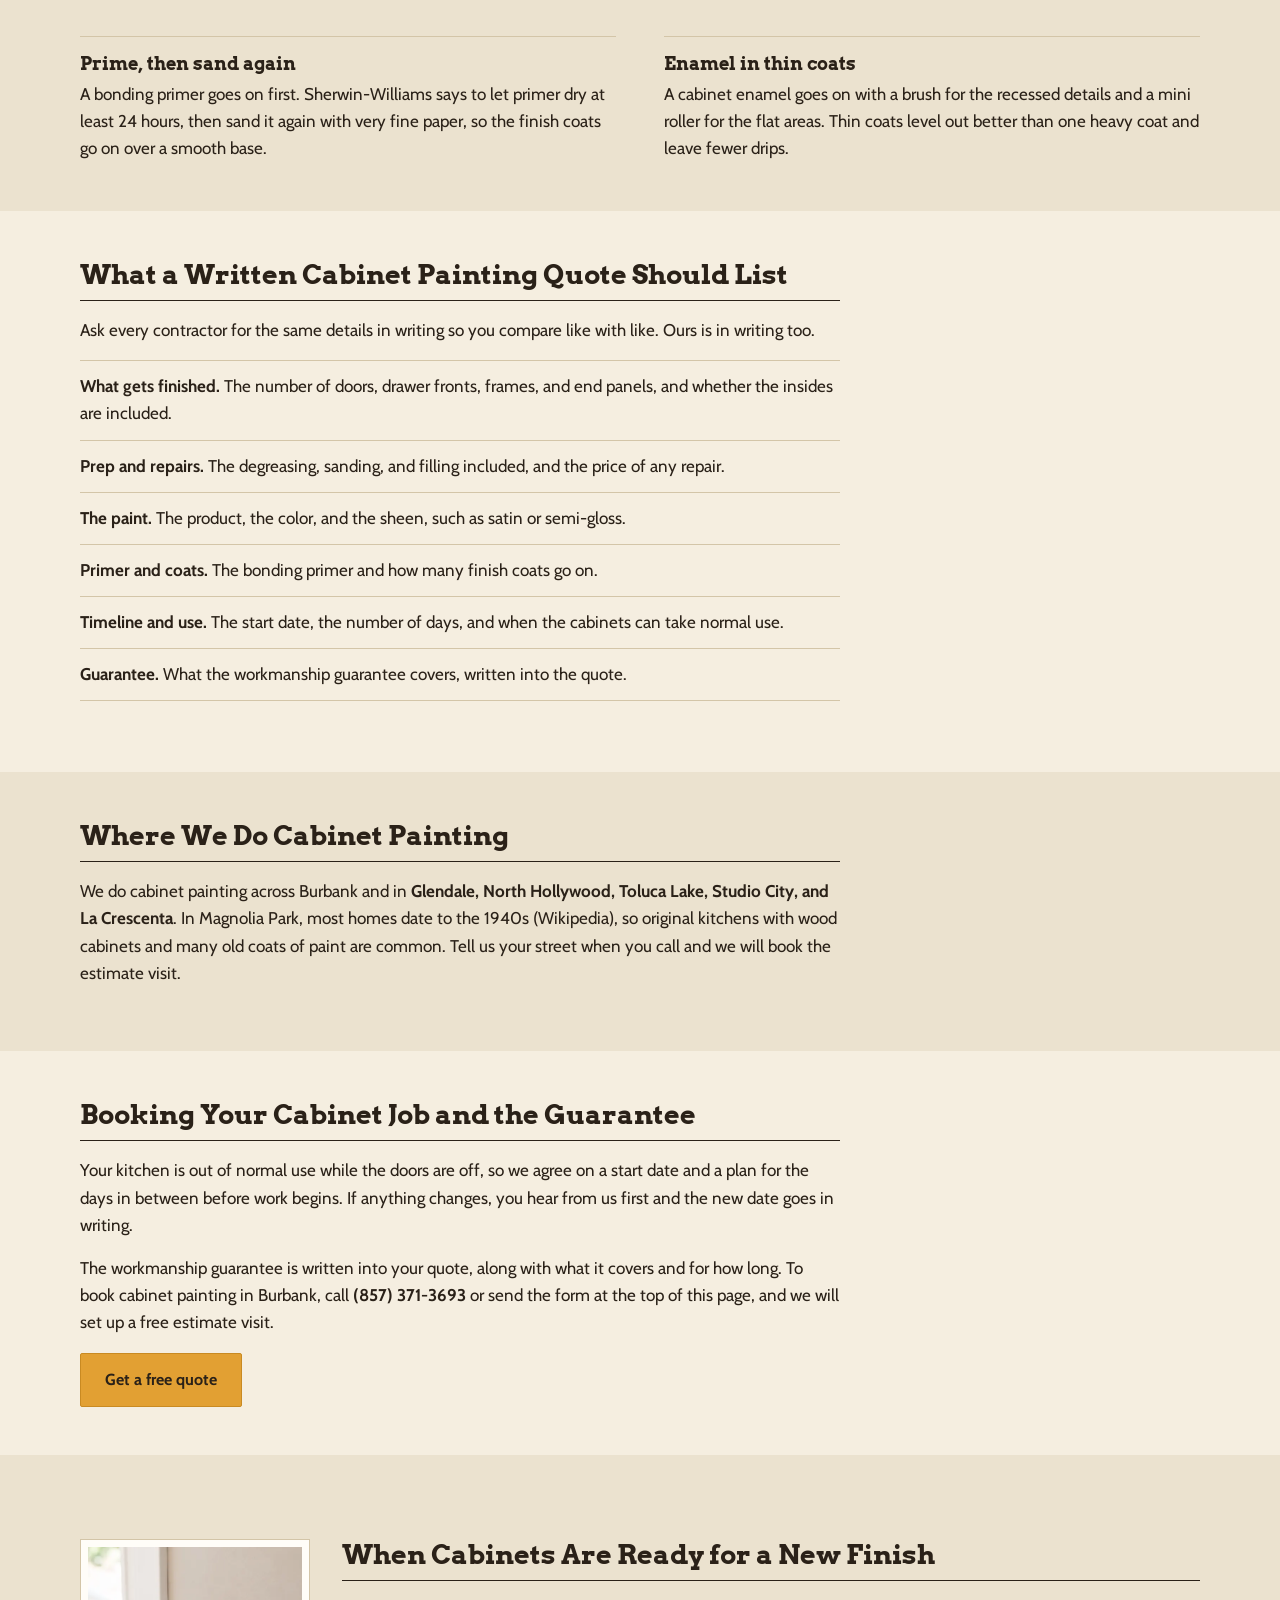
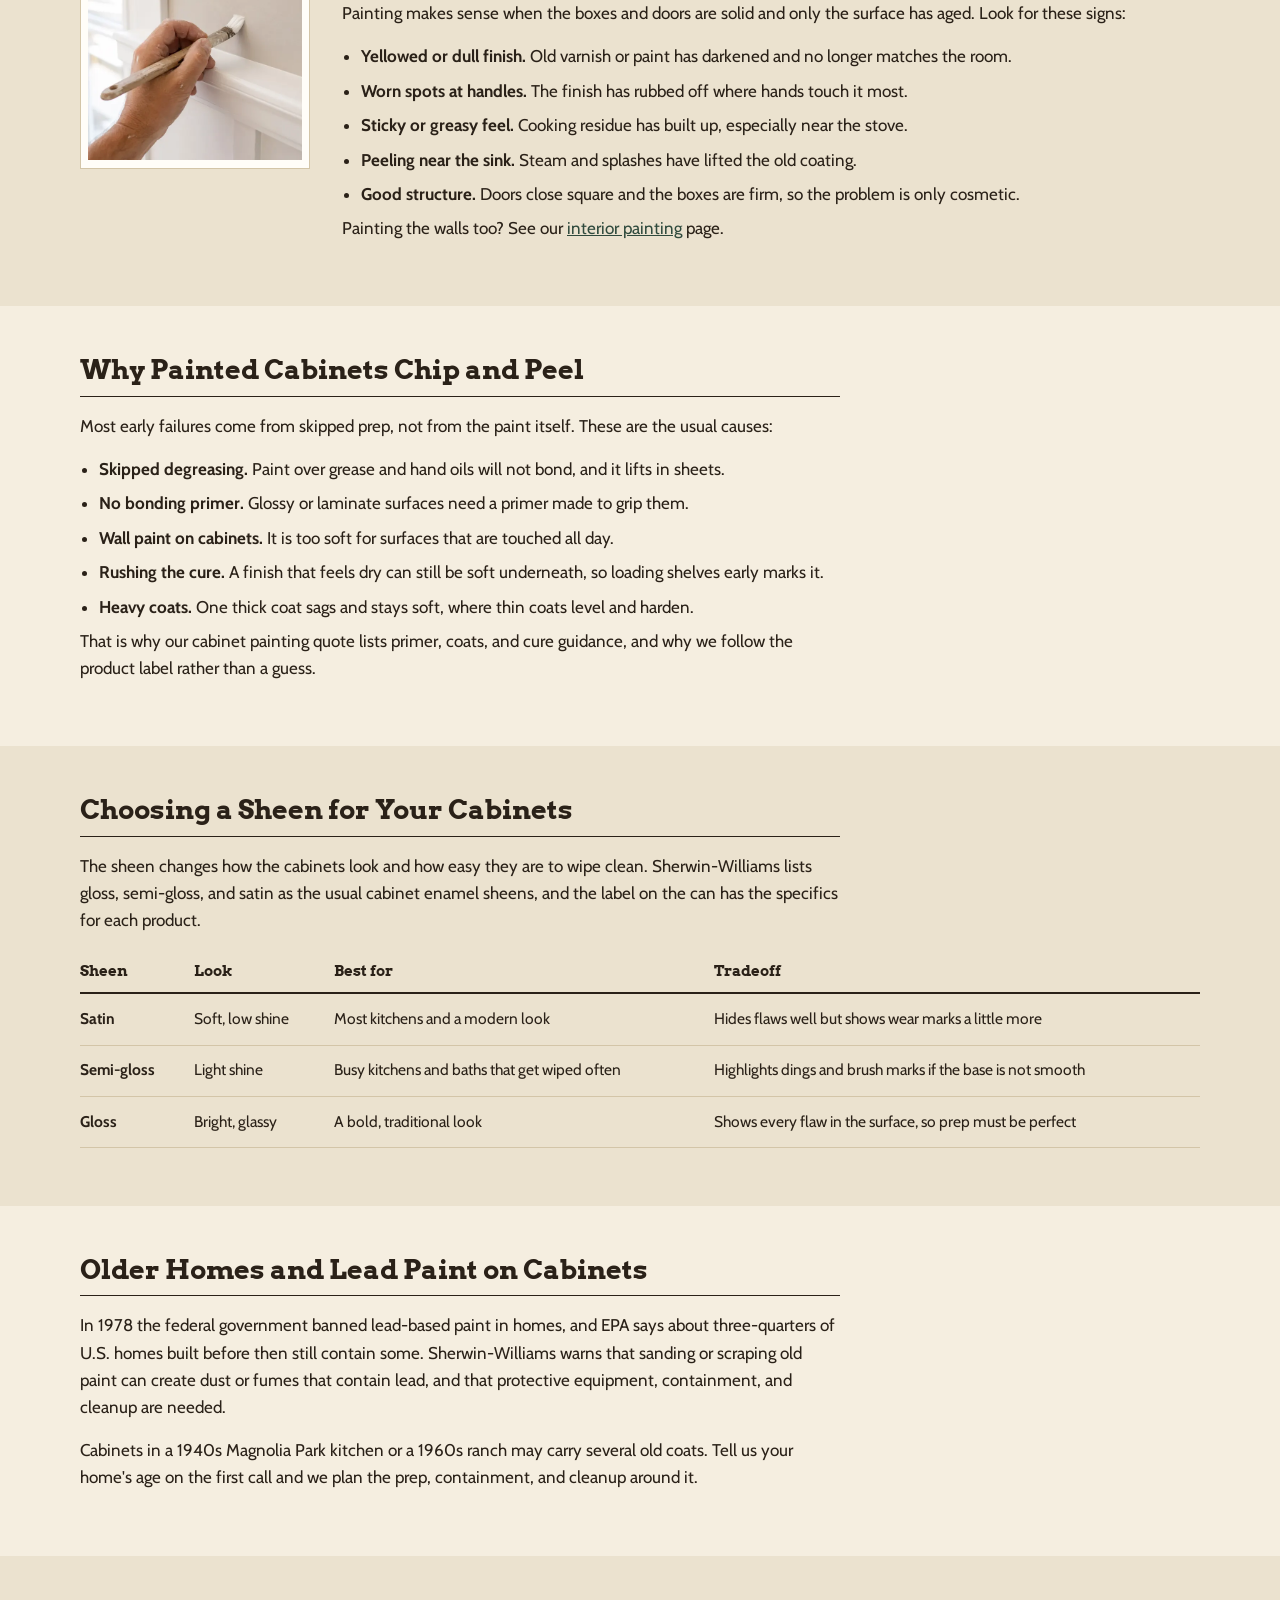
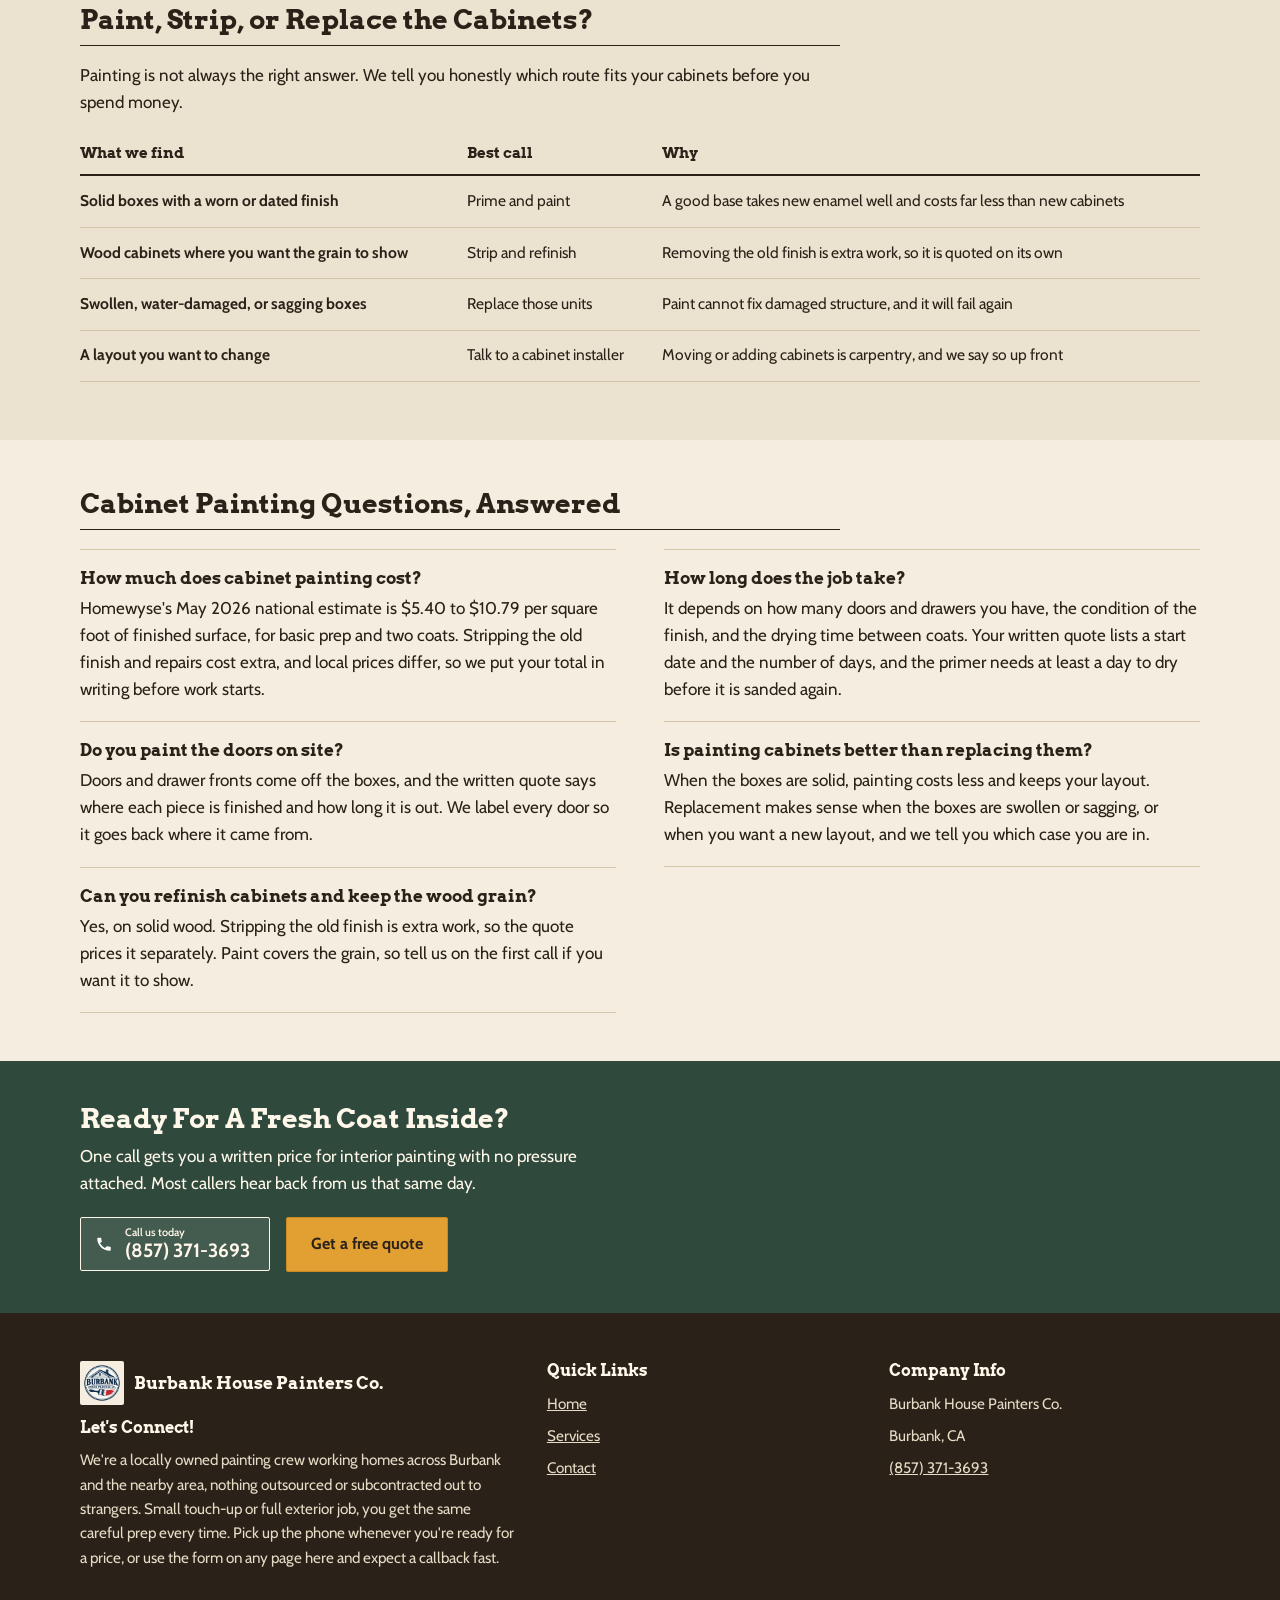
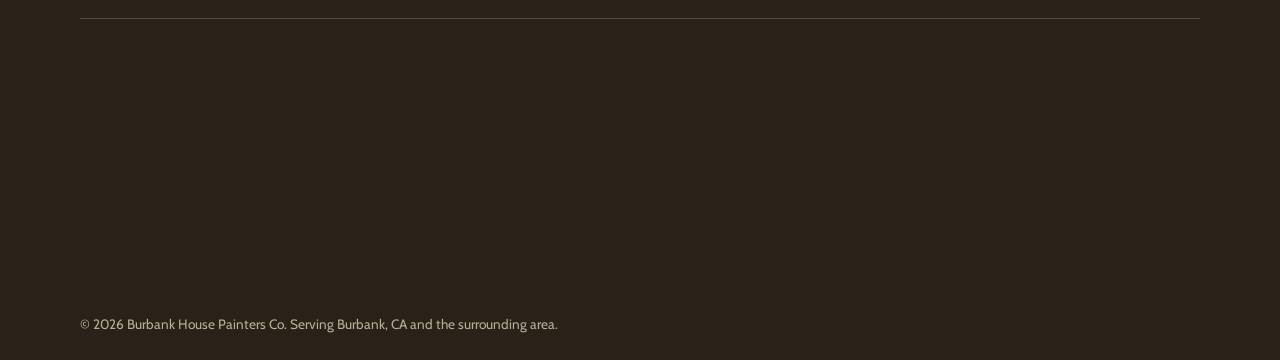
==== commit 41a2dcbf: "Step 7: footer map, FAQ trim, buyer-intent margin, CLAUDE.md update Co-Authored-By: Claude Sonnet 5." ====
--- a/services/cabinet-painting.html
+++ b/services/cabinet-painting.html
@@ -389,10 +389,6 @@
           <h3>Can you refinish cabinets and keep the wood grain?</h3>
           <p>Yes, on solid wood. Stripping the old finish is extra work, so the quote prices it separately. Paint covers the grain, so tell us on the first call if you want it to show.</p>
         </div>
-        <div class="faq-item">
-          <h3>How do I care for the finish after it is done?</h3>
-          <p>Follow the product label for cure time before heavy use, and wipe with a soft cloth and mild cleaner. Avoid abrasive pads, which wear through enamel at the handles first.</p>
-        </div>
       </div>
     </div>
   </section>
@@ -446,6 +442,9 @@
         </ul>
       </div>
     </div>
+    <div class="footer-map">
+      <iframe src="https://maps.google.com/maps?q=Burbank%2C%20CA&amp;z=12&amp;output=embed" title="Map of Burbank, CA" width="600" height="220" loading="lazy" referrerpolicy="no-referrer-when-downgrade"></iframe>
+    </div>
     <div class="footer-bottom">
       &copy; 2026 Burbank House Painters Co. Serving Burbank, CA and the surrounding area.
     </div>
--- a/css/style.css
+++ b/css/style.css
@@ -708,3 +708,6 @@
   .stain-table, .wood-table, .replace-table { min-width: 0; font-size: .9rem; }
   .stain-table th, .stain-table td, .wood-table th, .wood-table td, .replace-table th, .replace-table td { padding-right: .7rem; }
 }
+
+.footer-map { margin: 2rem 0 1.4rem; }
+.footer-map iframe { display: block; width: 100%; height: 220px; border: 0; }
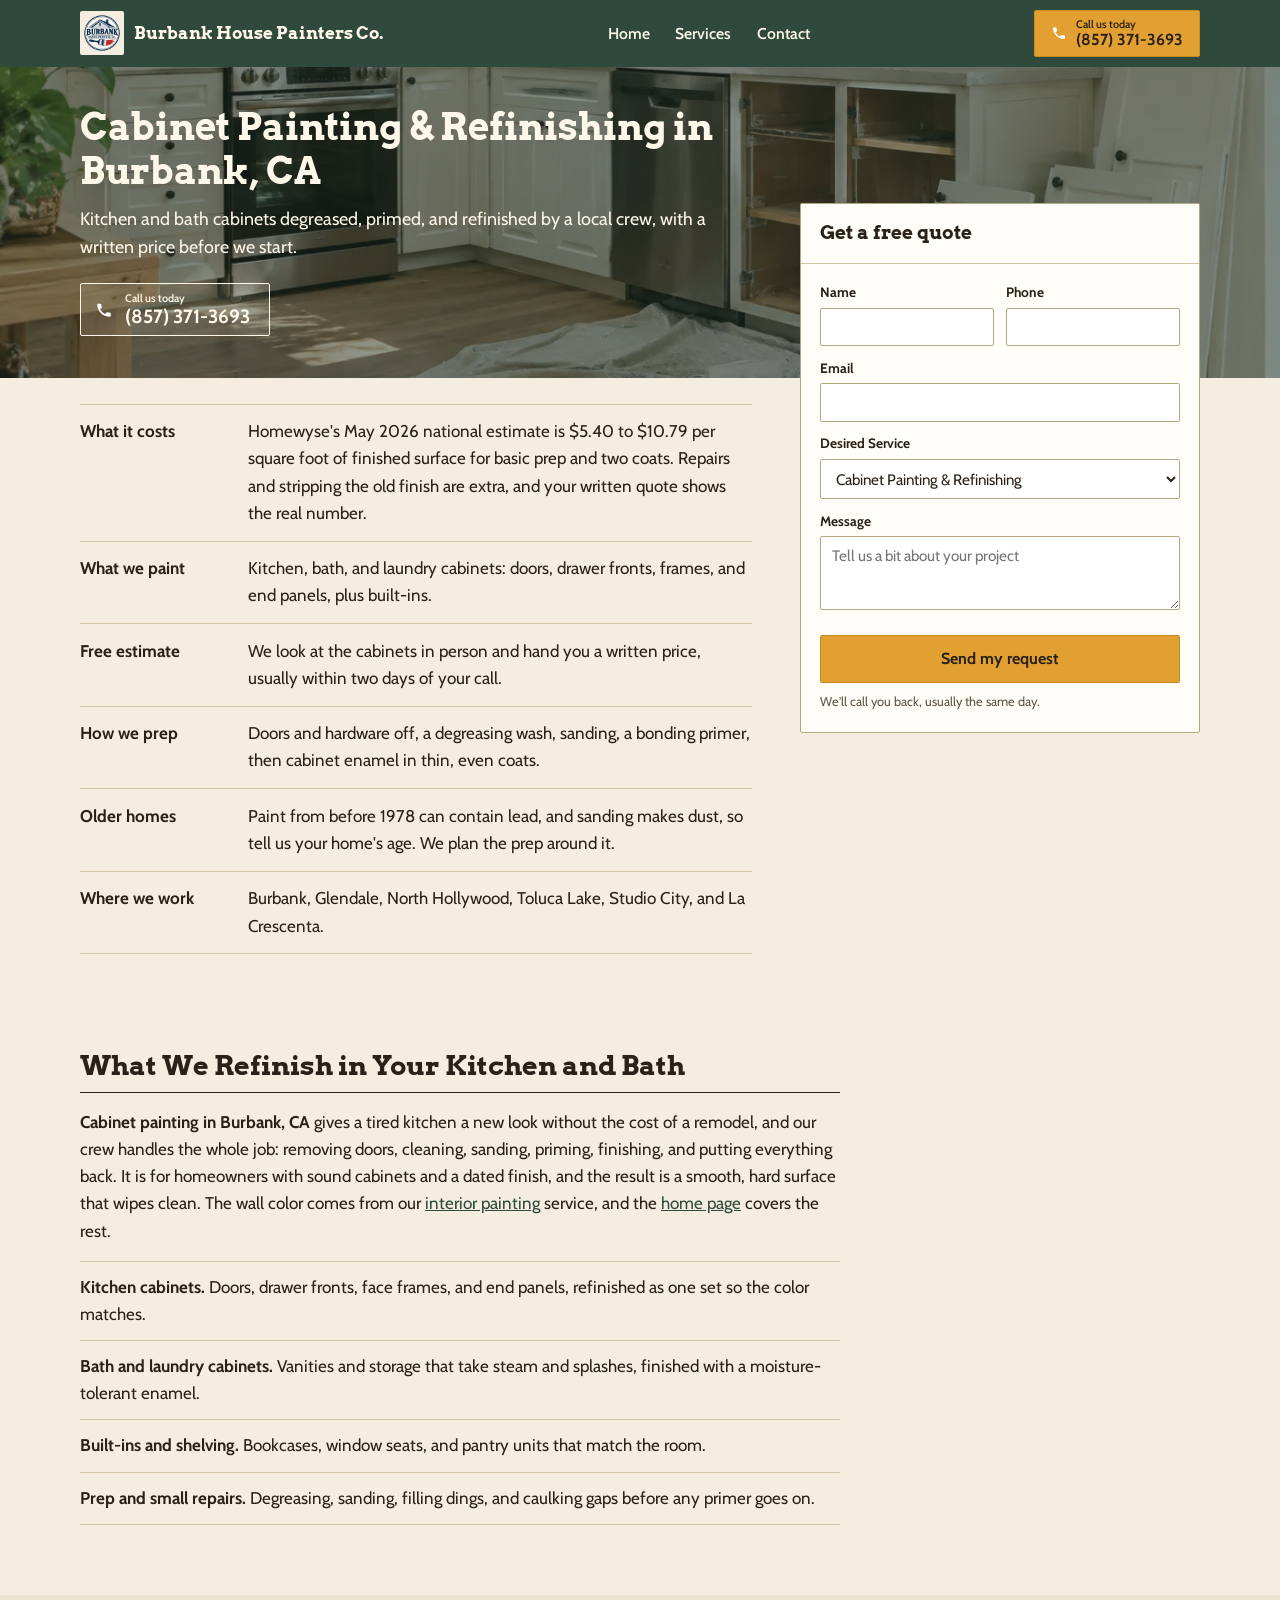
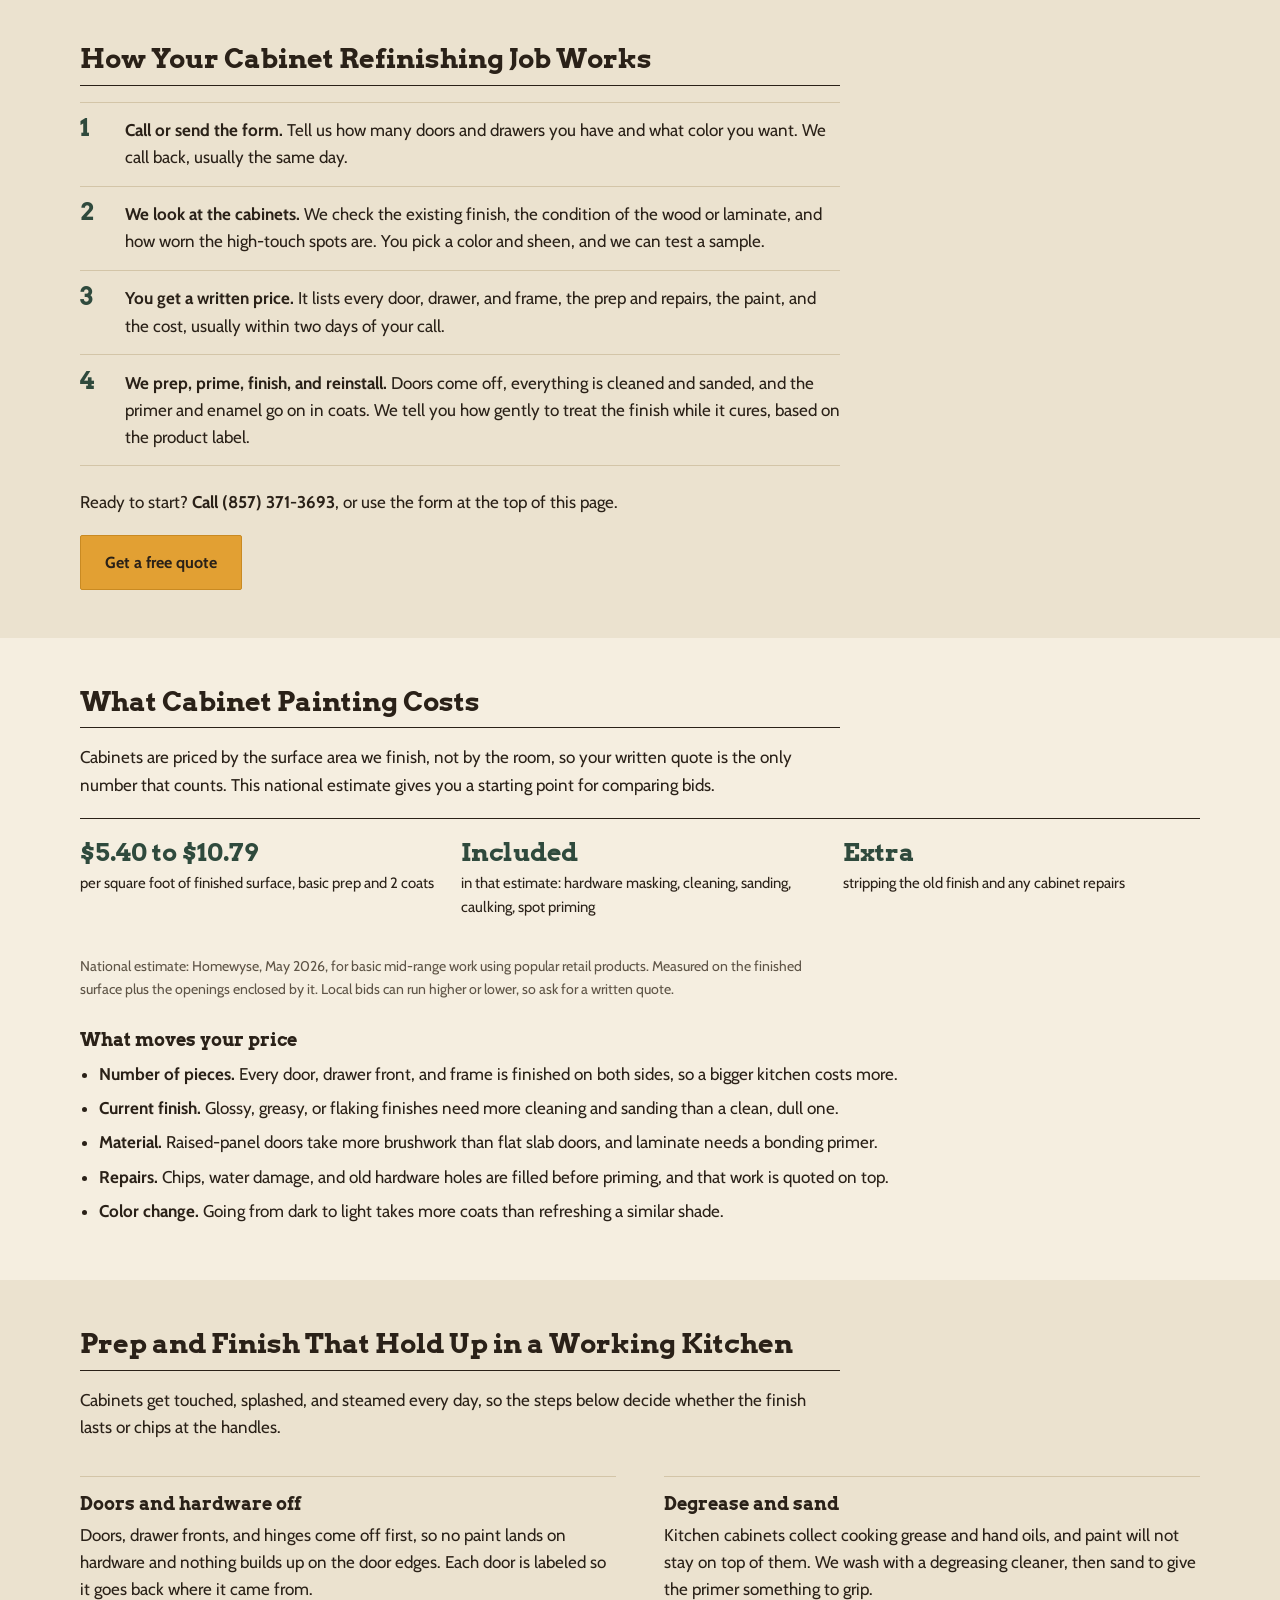
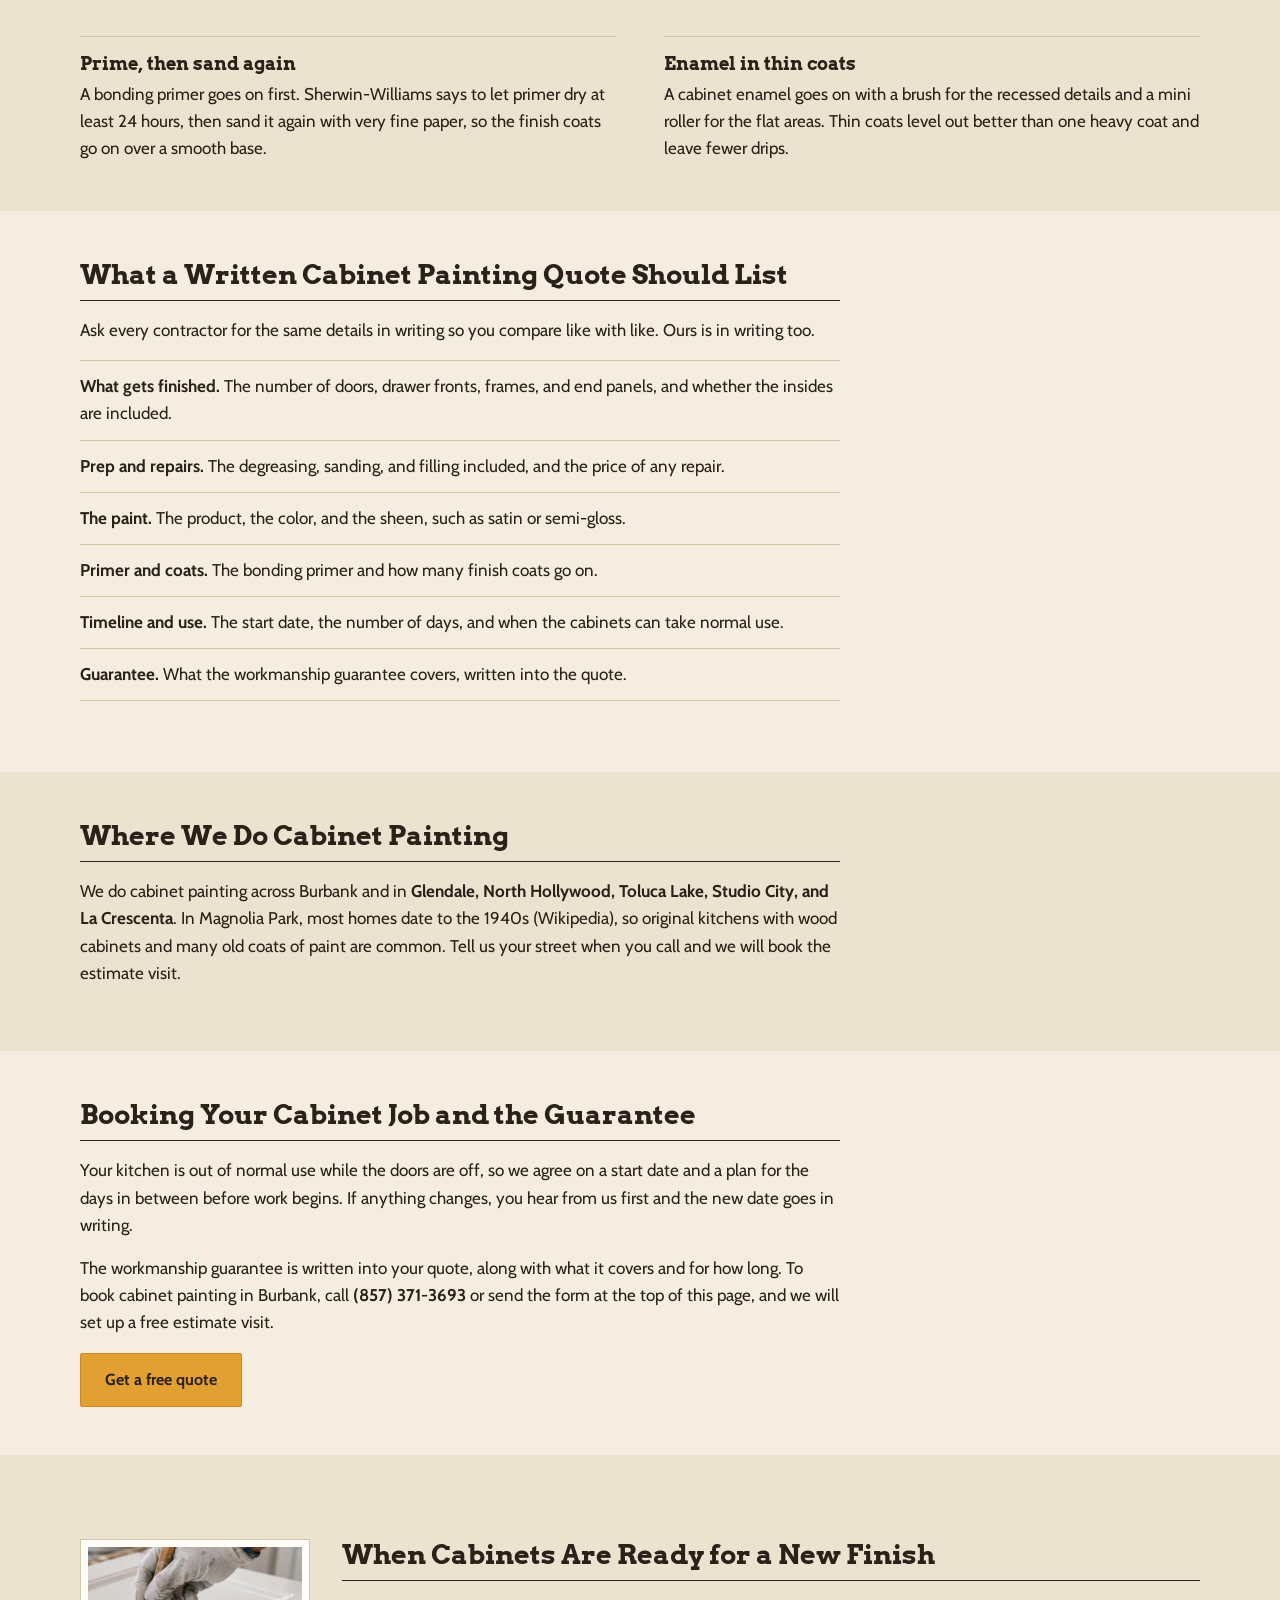
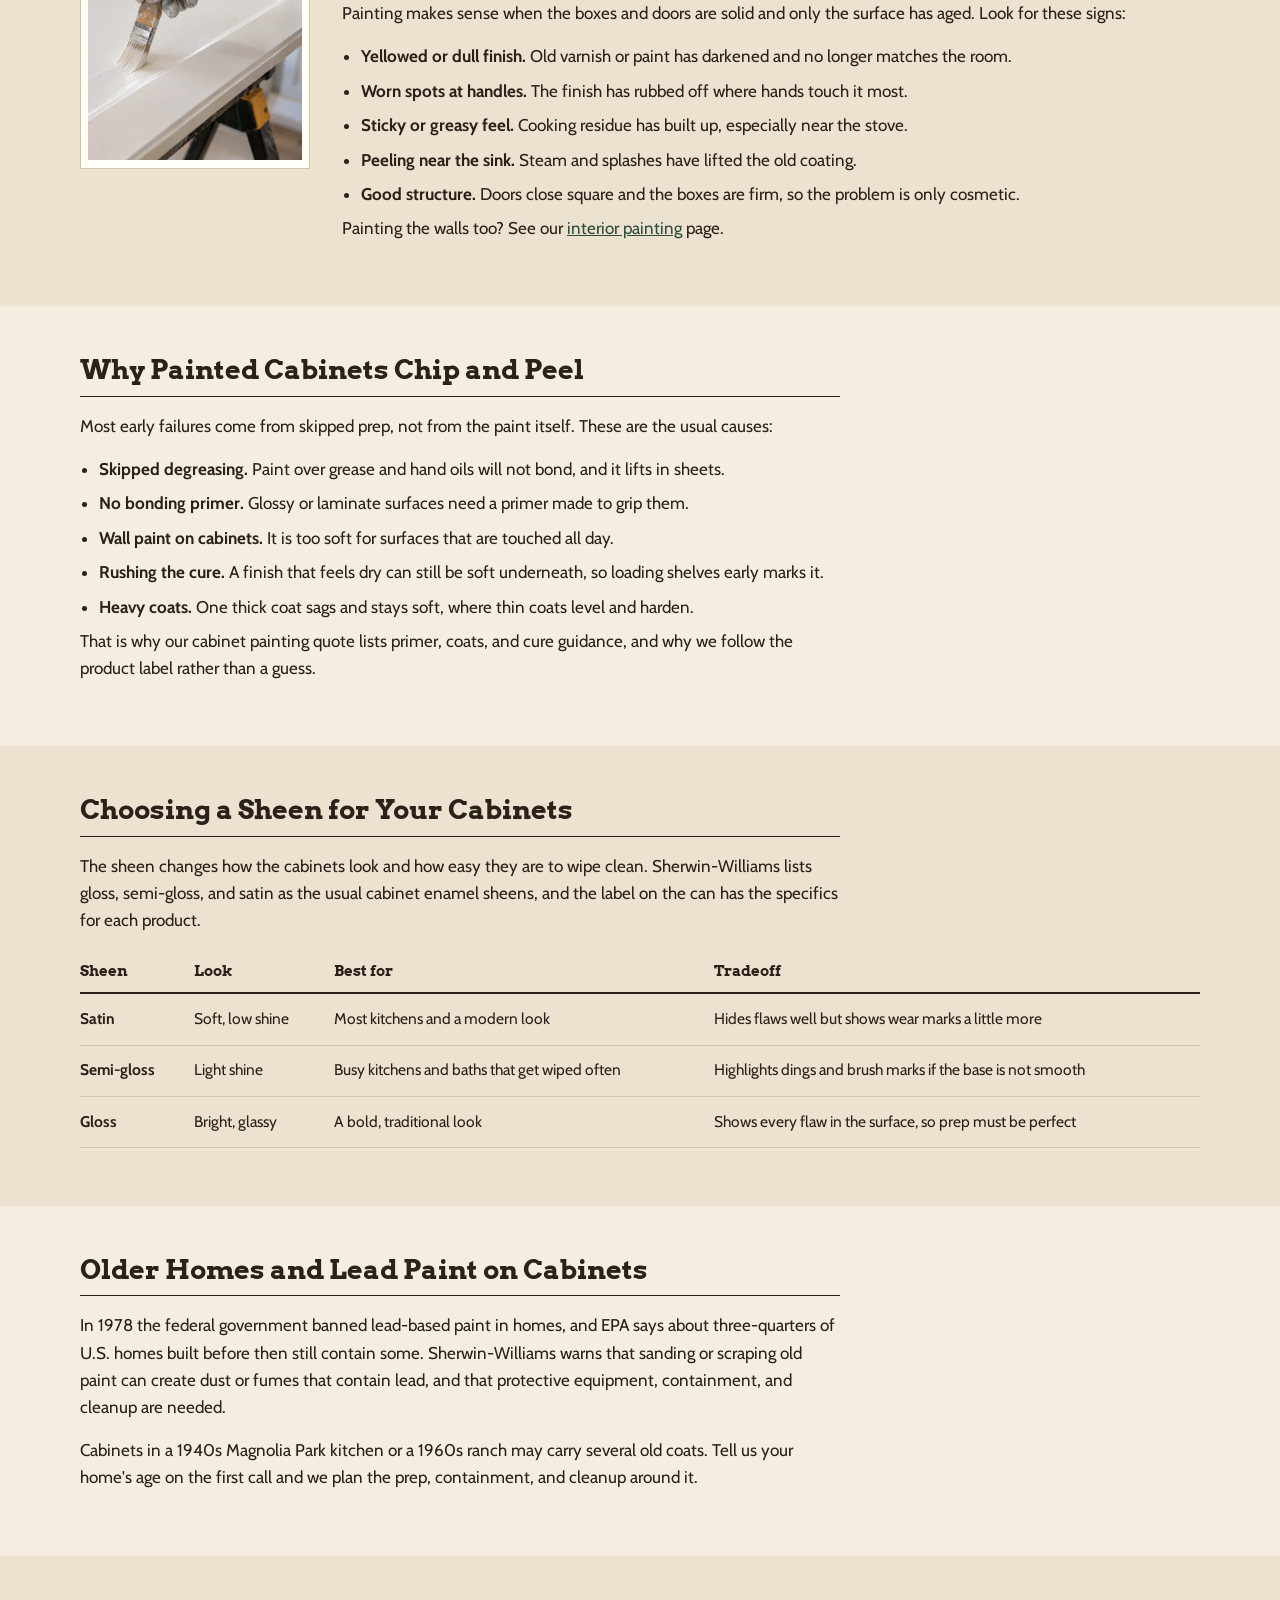
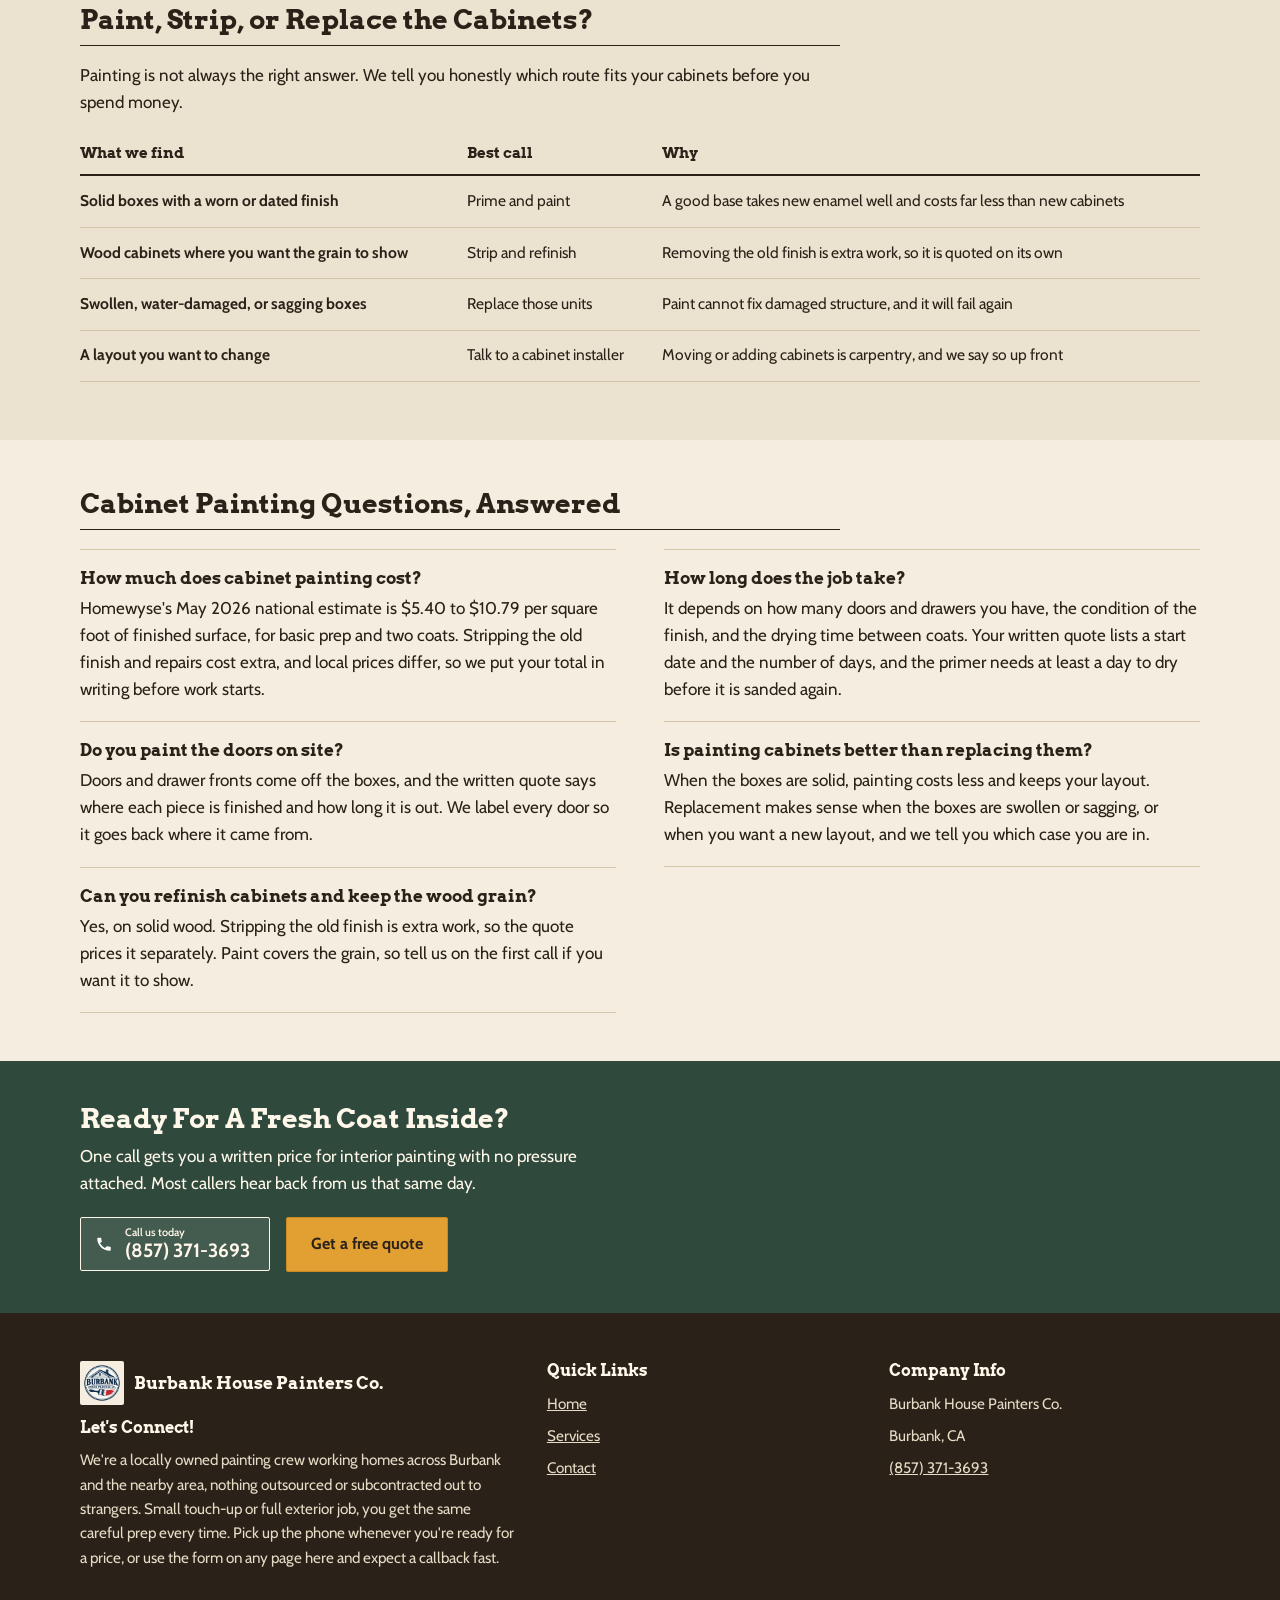
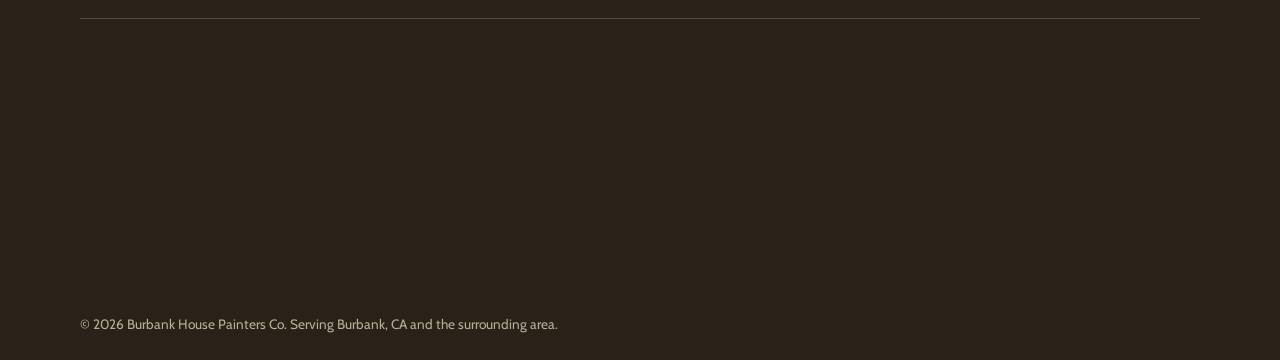
==== commit 00bbf09b: "Add real cabinet painting photos, replace stand-ins, add OG image Co-Authored-By: Claude Sonnet 5.5 " ====
--- a/services/cabinet-painting.html
+++ b/services/cabinet-painting.html
@@ -12,11 +12,11 @@
 <meta property="og:title" content="Cabinet Painting Burbank CA | Painting Company">
 <meta property="og:description" content="Cabinet painting and refinishing in Burbank, CA: kitchen and bath cabinets cleaned, primed and finished. Free estimate. Call (857) 371-3693.">
 <meta property="og:url" content="https://burbankhousepainters.com/services/cabinet-painting">
-<meta property="og:image" content="https://burbankhousepainters.com/images/interior-painting-burbank-ca-og.jpg">
+<meta property="og:image" content="https://burbankhousepainters.com/images/cabinet-painting-burbank-ca-og.jpg">
 <meta name="twitter:card" content="summary_large_image">
 <meta name="twitter:title" content="Cabinet Painting Burbank CA | Painting Company">
 <meta name="twitter:description" content="Cabinet painting and refinishing in Burbank, CA: kitchen and bath cabinets cleaned, primed and finished. Free estimate. Call (857) 371-3693.">
-<meta name="twitter:image" content="https://burbankhousepainters.com/images/interior-painting-burbank-ca-og.jpg">
+<meta name="twitter:image" content="https://burbankhousepainters.com/images/cabinet-painting-burbank-ca-og.jpg">
 
 <link rel="icon" type="image/svg+xml" href="../favicon.svg">
 <link rel="preconnect" href="https://fonts.googleapis.com">
@@ -81,7 +81,7 @@
 
   <section class="top" id="contact">
     <div class="top-band">
-      <img class="top-photo" src="../images/interior-painting-burbank-ca-hero.webp" width="1600" height="900" fetchpriority="high" alt="Bright, freshly painted interior of a Burbank CA home">
+      <img class="top-photo" src="../images/cabinet-painting-burbank-ca-hero.webp" width="1392" height="783" fetchpriority="high" style="object-position:50% 76%" alt="Kitchen with cabinet doors removed and a drop cloth down, cabinet painting in Burbank CA">
       <div class="wrap top-band-inner">
         <div class="top-intro">
           <h1>Cabinet Painting &amp; Refinishing in Burbank, CA</h1>
@@ -276,7 +276,7 @@
   <section class="section bg-light" id="when">
     <div class="wrap">
       <div class="split">
-        <img class="split-photo" src="../images/interior-painting-burbank-ca-trim-detail.webp" width="600" height="800" loading="lazy" alt="Painter brushing white trim with the fine-finish technique used on cabinet painting in Burbank CA">
+        <img class="split-photo" src="../images/cabinet-painting-burbank-ca-detail.webp" width="600" height="800" loading="lazy" alt="Painter brushing a cabinet door during cabinet painting in Burbank CA">
         <div>
           <h2>When Cabinets Are Ready for a New Finish</h2>
           <p>Painting makes sense when the boxes and doors are solid and only the surface has aged. Look for these signs:</p>
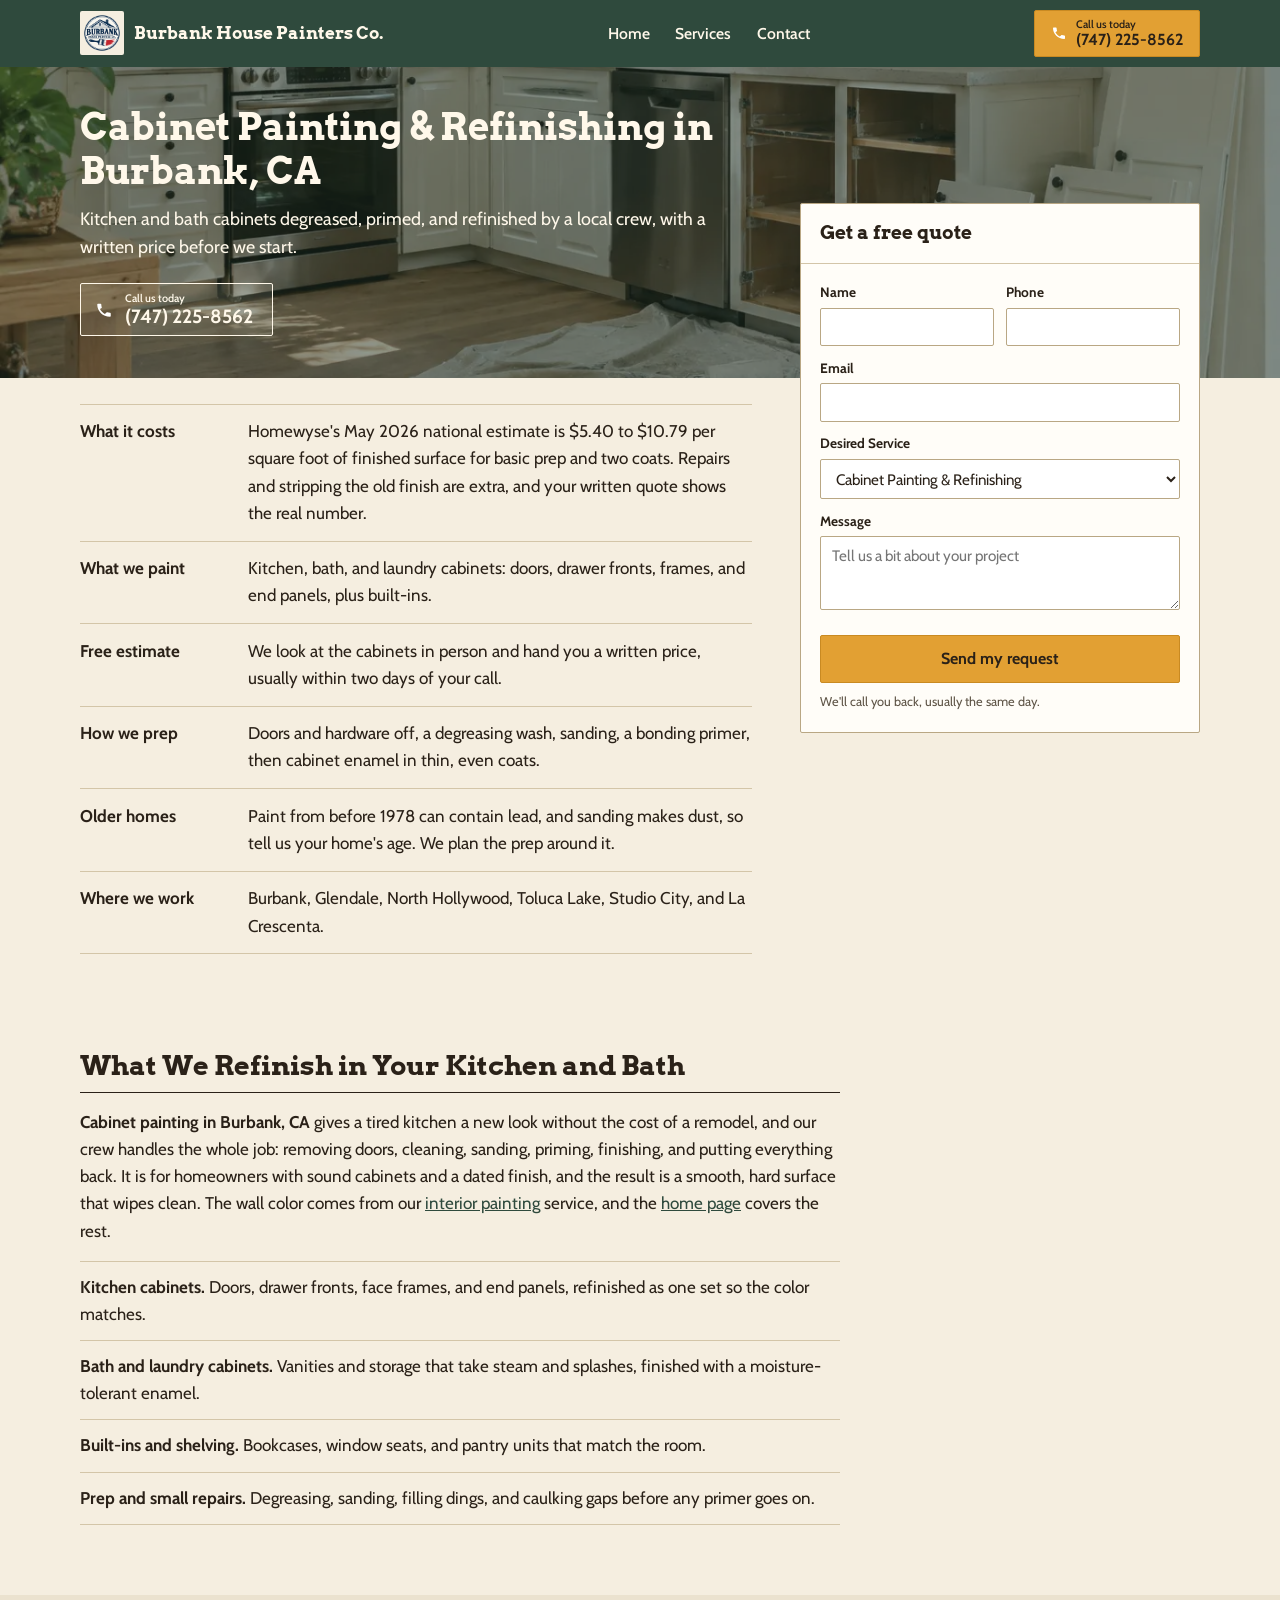
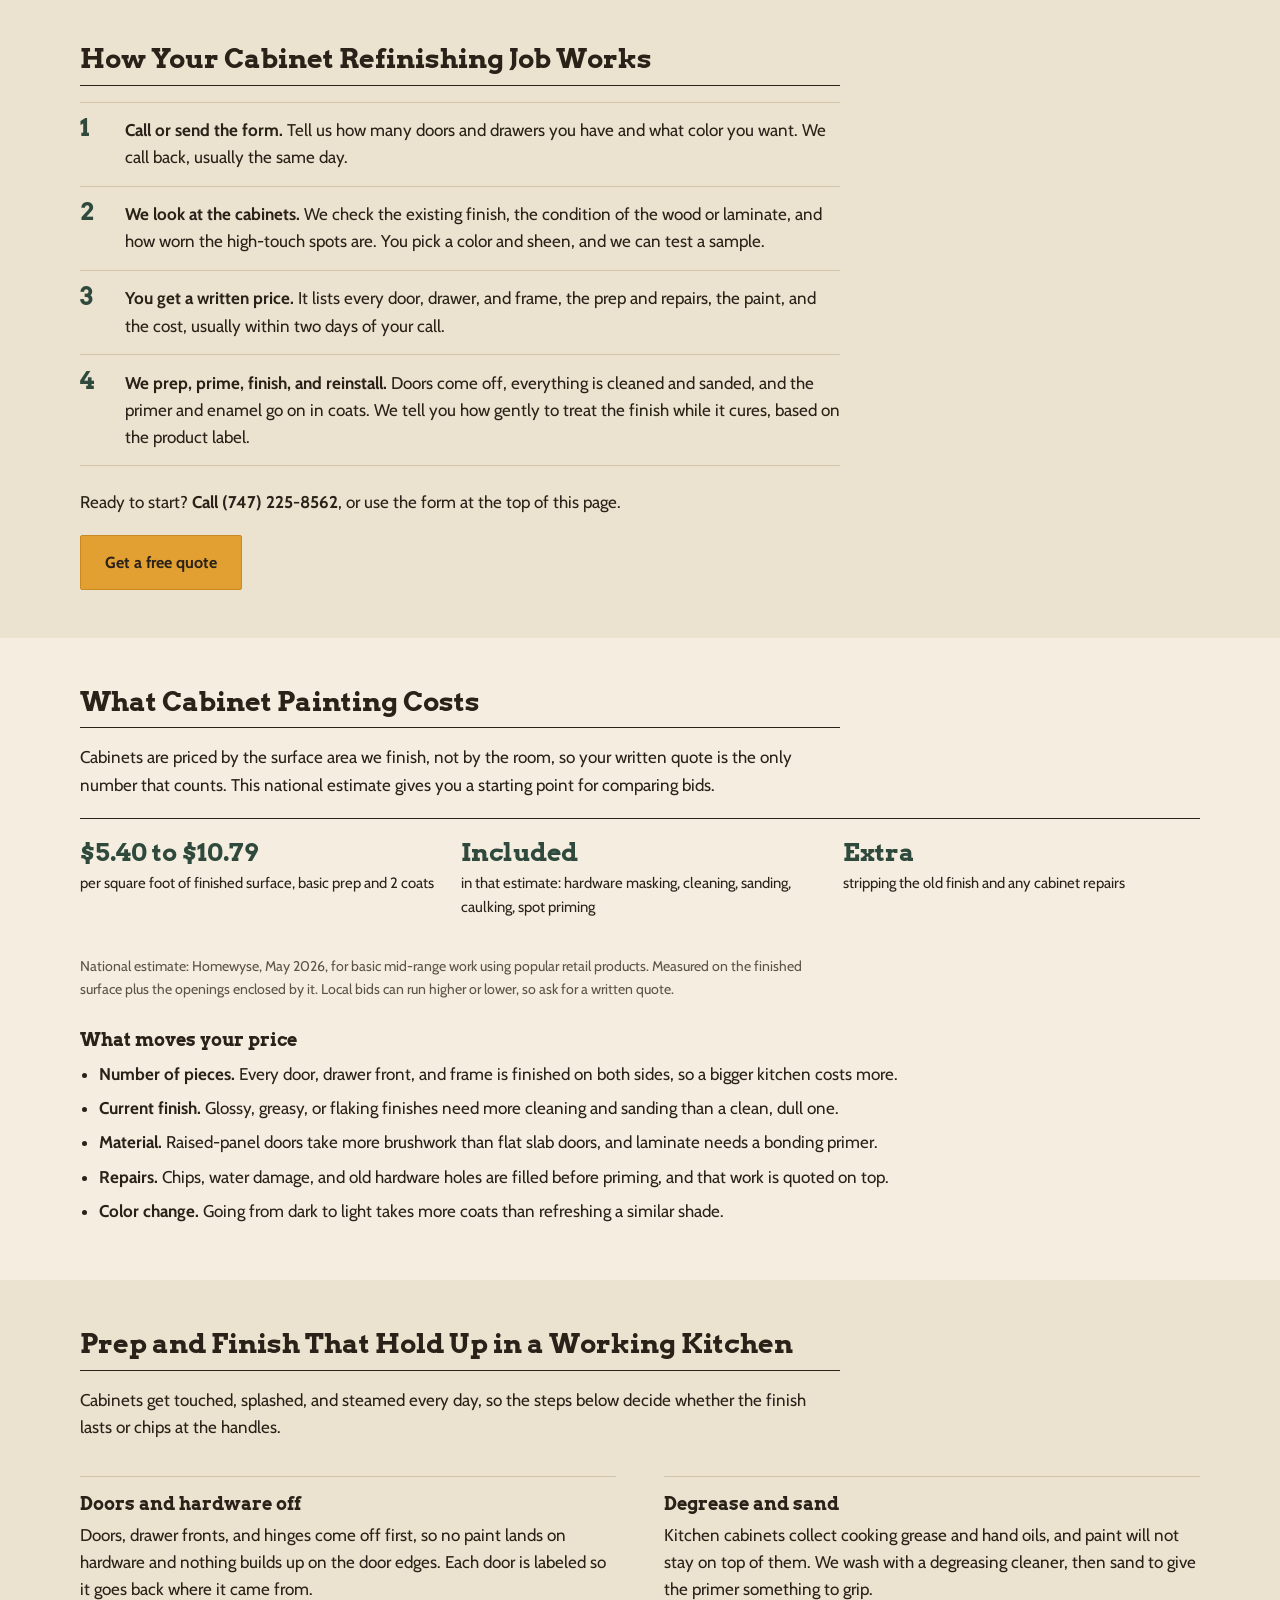
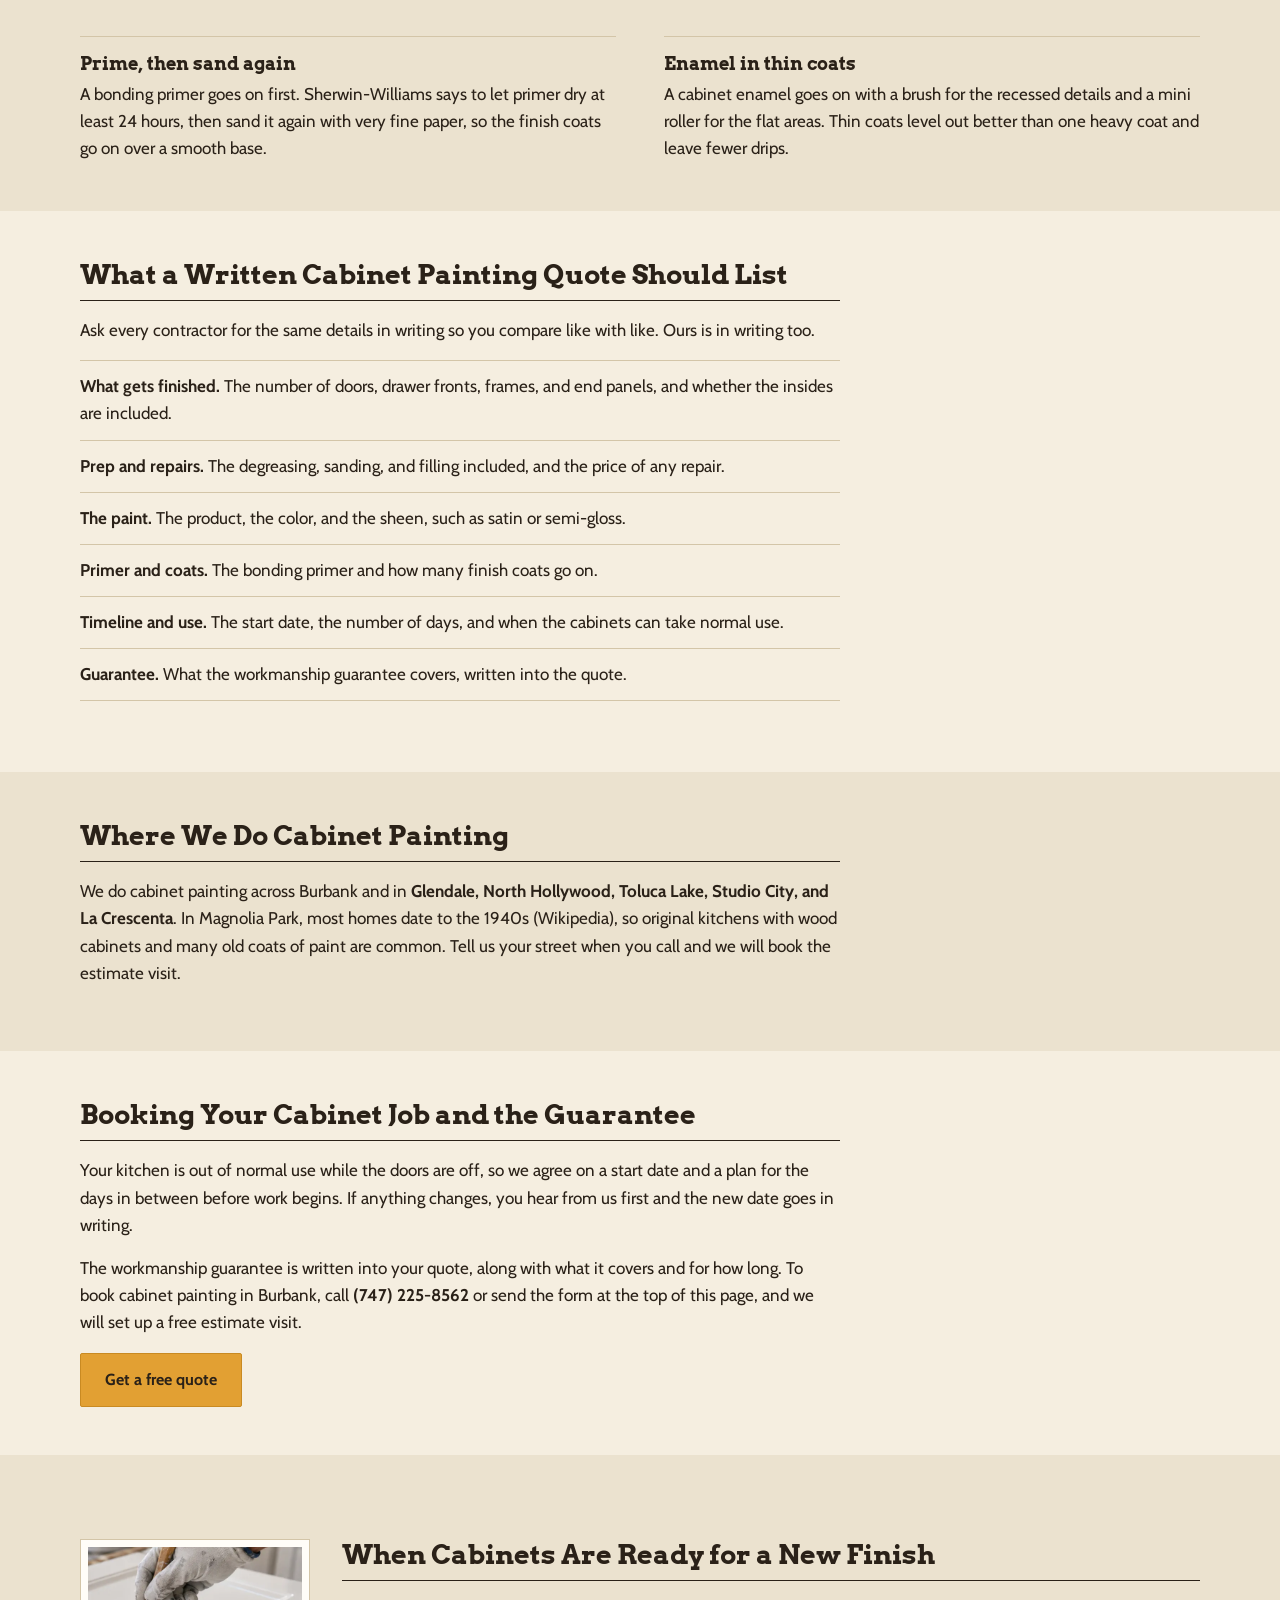
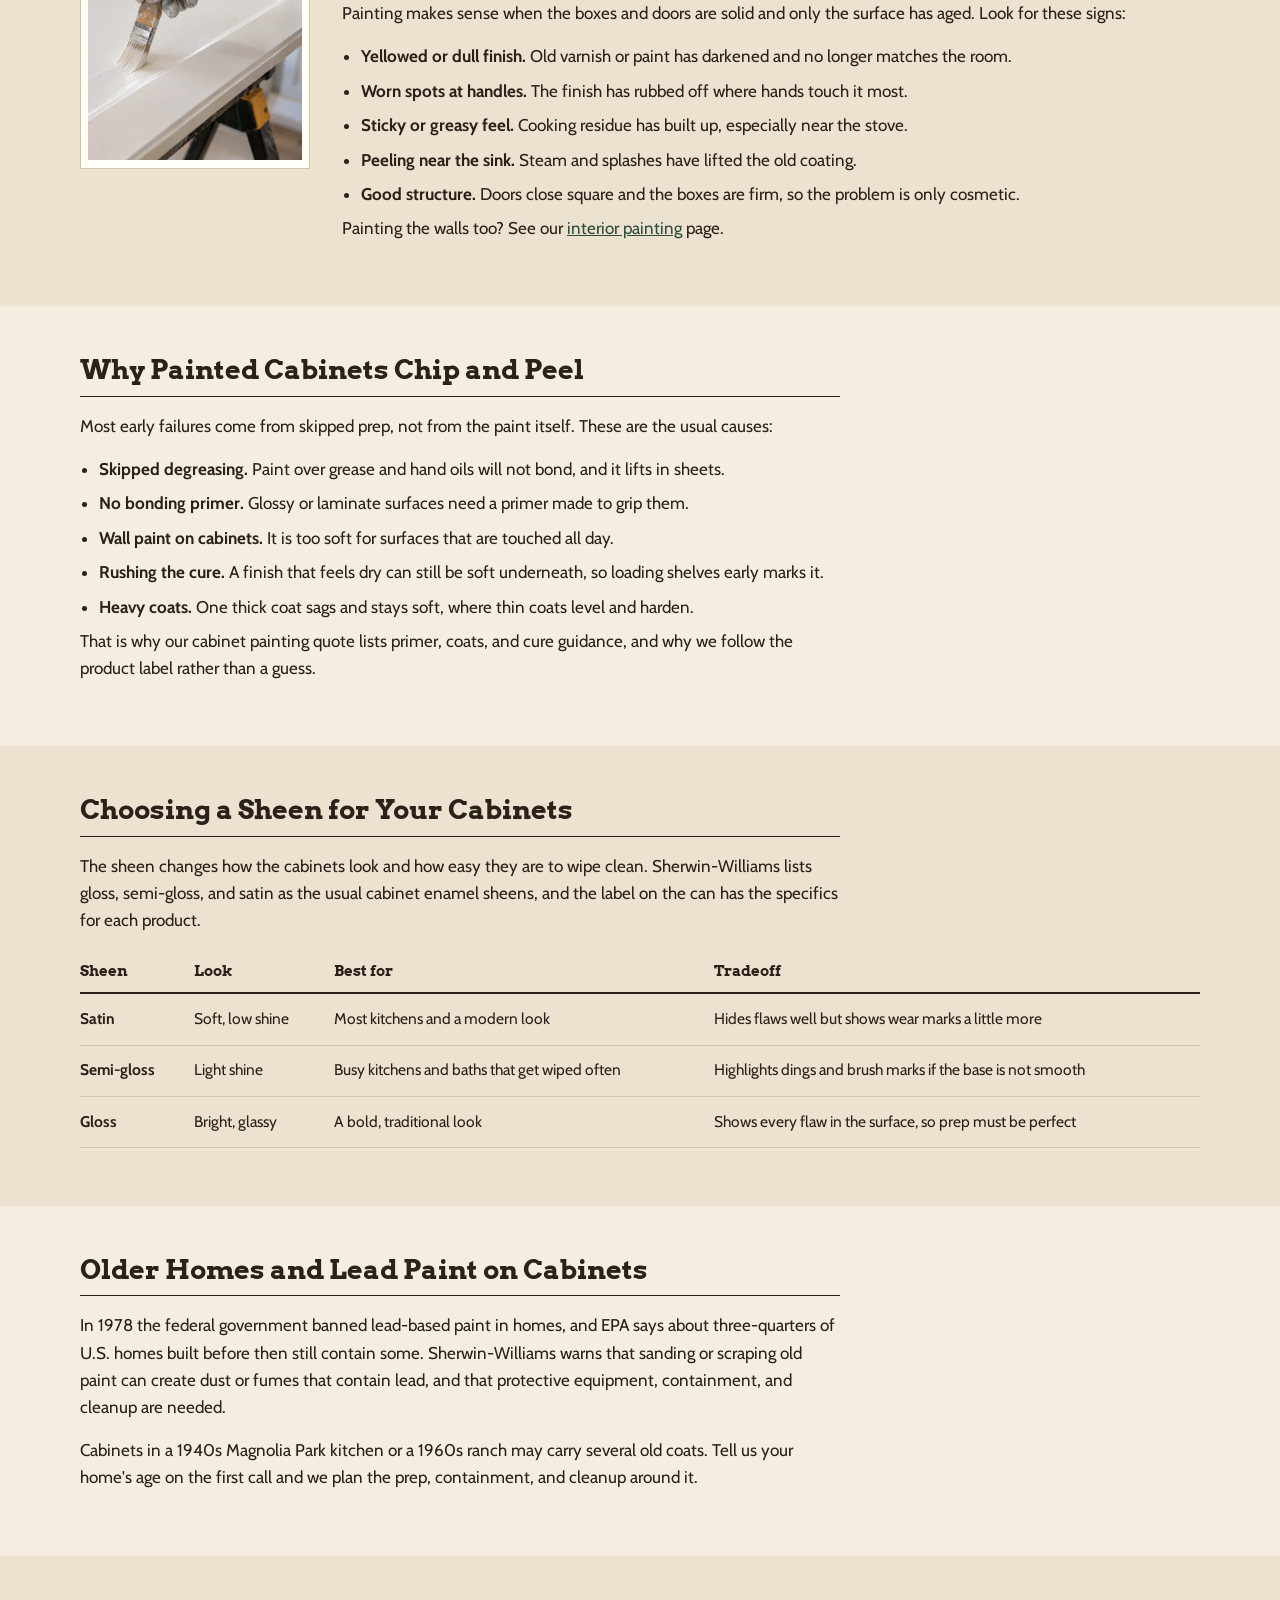
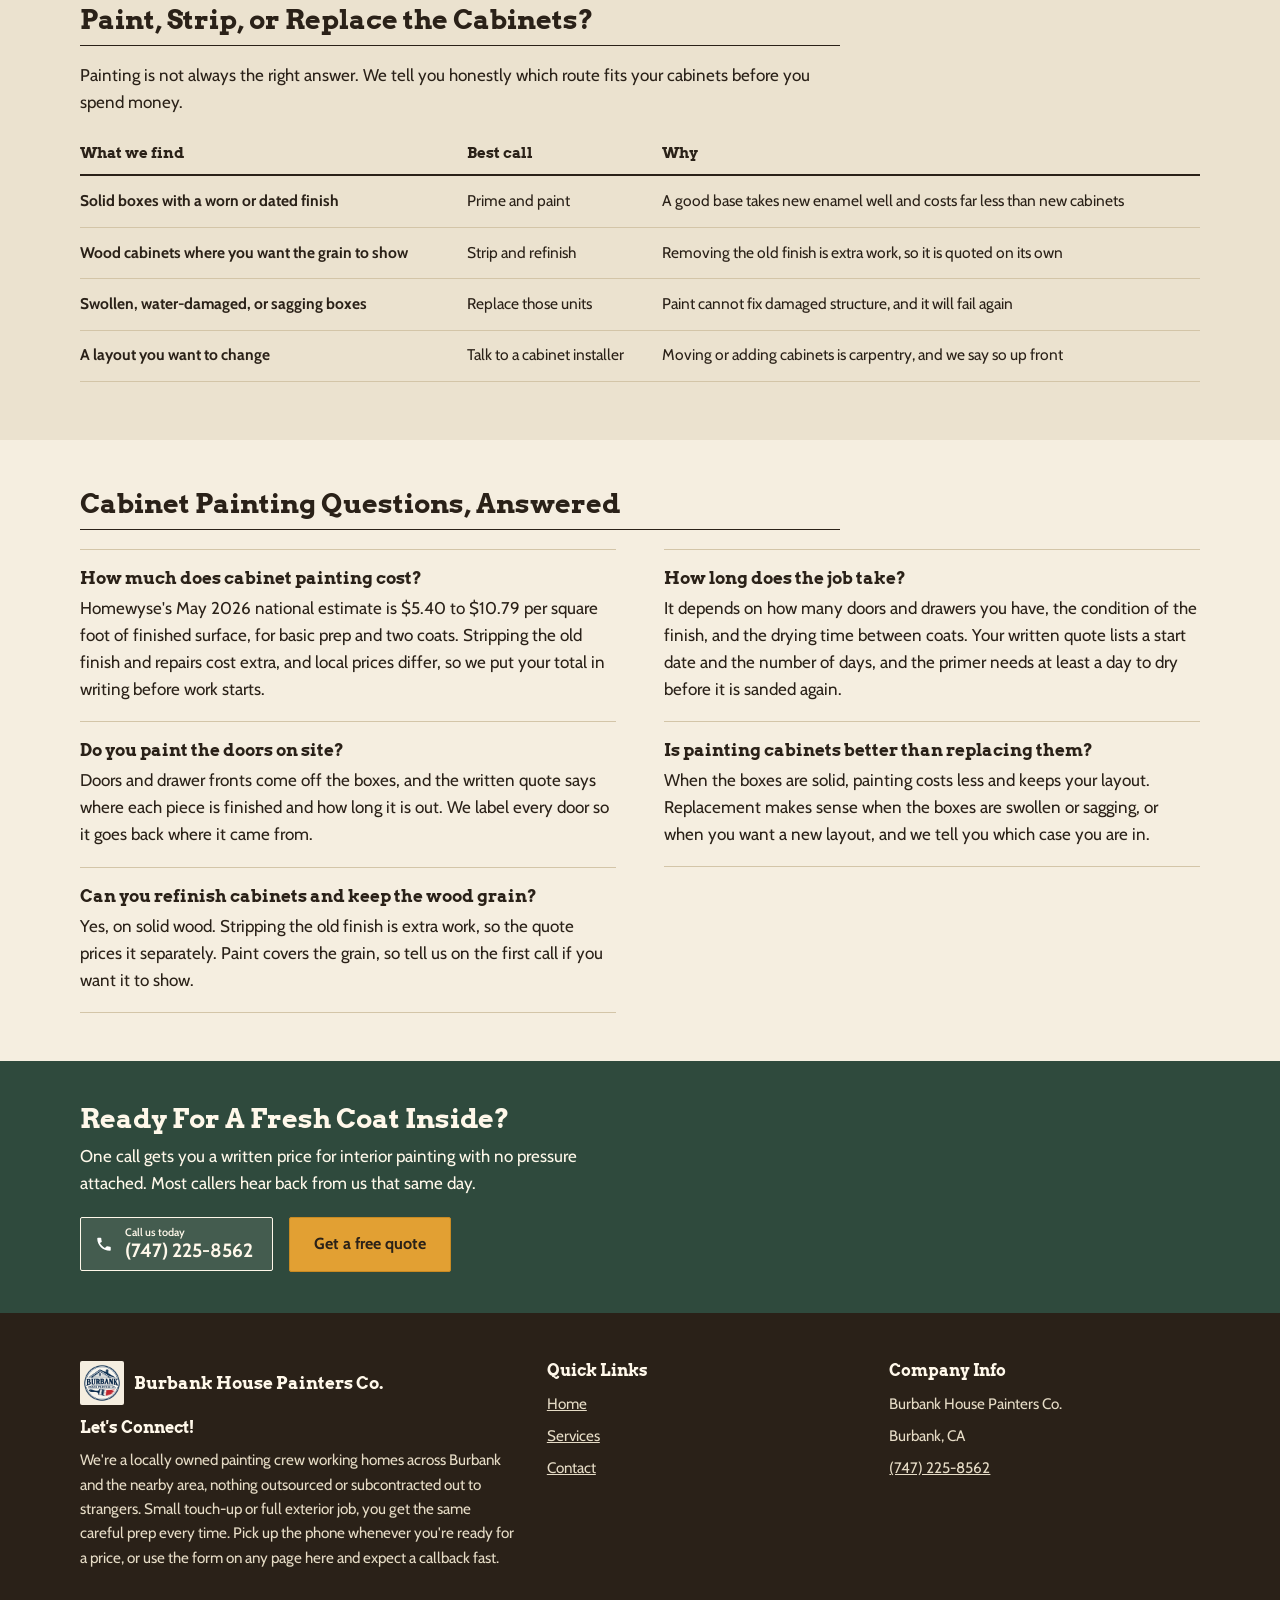
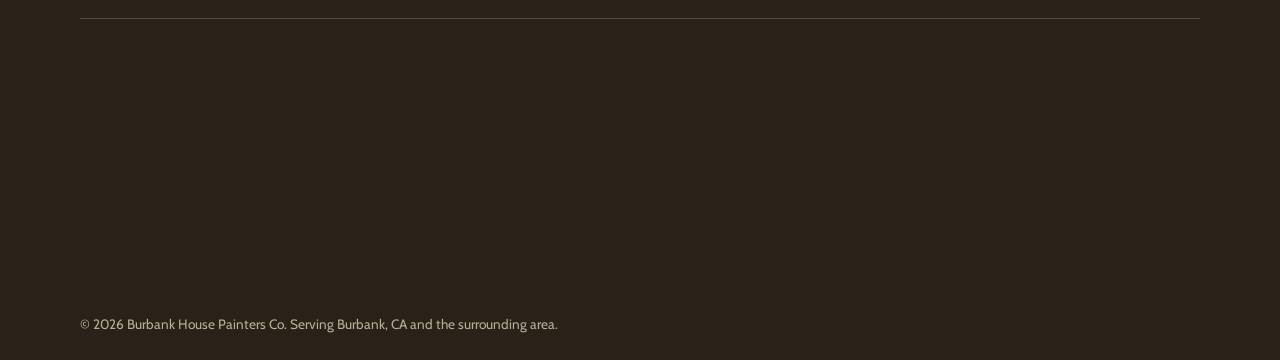
==== commit a730715e: "Update site phone number to (747) 225-8562 Co-Authored-By: Claude Sonnet 5.5 <noreply@anthropic.com>" ====
--- a/services/cabinet-painting.html
+++ b/services/cabinet-painting.html
@@ -4,18 +4,18 @@
 <meta charset="UTF-8">
 <meta name="viewport" content="width=device-width, initial-scale=1.0">
 <title>Cabinet Painting Burbank CA | Painting Company</title>
-<meta name="description" content="Cabinet painting and refinishing in Burbank, CA: kitchen and bath cabinets cleaned, primed and finished. Free estimate. Call (857) 371-3693.">
+<meta name="description" content="Cabinet painting and refinishing in Burbank, CA: kitchen and bath cabinets cleaned, primed and finished. Free estimate. Call (747) 225-8562.">
 <link rel="canonical" href="https://burbankhousepainters.com/services/cabinet-painting">
 
 <meta property="og:type" content="website">
 <meta property="og:site_name" content="Burbank House Painters Co.">
 <meta property="og:title" content="Cabinet Painting Burbank CA | Painting Company">
-<meta property="og:description" content="Cabinet painting and refinishing in Burbank, CA: kitchen and bath cabinets cleaned, primed and finished. Free estimate. Call (857) 371-3693.">
+<meta property="og:description" content="Cabinet painting and refinishing in Burbank, CA: kitchen and bath cabinets cleaned, primed and finished. Free estimate. Call (747) 225-8562.">
 <meta property="og:url" content="https://burbankhousepainters.com/services/cabinet-painting">
 <meta property="og:image" content="https://burbankhousepainters.com/images/cabinet-painting-burbank-ca-og.jpg">
 <meta name="twitter:card" content="summary_large_image">
 <meta name="twitter:title" content="Cabinet Painting Burbank CA | Painting Company">
-<meta name="twitter:description" content="Cabinet painting and refinishing in Burbank, CA: kitchen and bath cabinets cleaned, primed and finished. Free estimate. Call (857) 371-3693.">
+<meta name="twitter:description" content="Cabinet painting and refinishing in Burbank, CA: kitchen and bath cabinets cleaned, primed and finished. Free estimate. Call (747) 225-8562.">
 <meta name="twitter:image" content="https://burbankhousepainters.com/images/cabinet-painting-burbank-ca-og.jpg">
 
 <link rel="icon" type="image/svg+xml" href="../favicon.svg">
@@ -29,7 +29,7 @@
   "@type": "HomeAndConstructionBusiness",
   "name": "Burbank House Painters Co.",
   "url": "https://burbankhousepainters.com/services/cabinet-painting",
-  "telephone": "+18573713693",
+  "telephone": "+17472258562",
   "address": {
     "@type": "PostalAddress",
     "addressLocality": "Burbank",
@@ -61,13 +61,13 @@
       <a href="#contact">Contact</a>
     </nav>
     <div class="header-actions">
-      <a href="tel:+18573713693" class="call-badge">
+      <a href="tel:+17472258562" class="call-badge">
         <span class="icon-circle" aria-hidden="true">
           <svg width="16" height="16" viewBox="0 0 24 24" fill="none" xmlns="http://www.w3.org/2000/svg"><path d="M6.6 10.8c1.4 2.8 3.8 5.2 6.6 6.6l2.2-2.2c.3-.3.7-.4 1-.2 1.1.4 2.3.6 3.6.6.6 0 1 .4 1 1V20c0 .6-.4 1-1 1C10.4 21 3 13.6 3 4.6c0-.6.4-1 1-1h3.4c.6 0 1 .4 1 1 0 1.3.2 2.5.6 3.6.1.4 0 .8-.2 1L6.6 10.8z" fill="#fff"/></svg>
         </span>
         <span class="call-text">
           <span class="call-label">Call us today</span>
-          <span class="call-number">(857) 371-3693</span>
+          <span class="call-number">(747) 225-8562</span>
         </span>
       </a>
       <button class="nav-toggle" aria-label="Toggle menu" aria-expanded="false">
@@ -86,13 +86,13 @@
         <div class="top-intro">
           <h1>Cabinet Painting &amp; Refinishing in Burbank, CA</h1>
           <p class="top-sub">Kitchen and bath cabinets degreased, primed, and refinished by a local crew, with a written price before we start.</p>
-          <a href="tel:+18573713693" class="hero-phone-btn">
+          <a href="tel:+17472258562" class="hero-phone-btn">
             <span class="icon-circle" aria-hidden="true">
               <svg width="18" height="18" viewBox="0 0 24 24" fill="none" xmlns="http://www.w3.org/2000/svg"><path d="M6.6 10.8c1.4 2.8 3.8 5.2 6.6 6.6l2.2-2.2c.3-.3.7-.4 1-.2 1.1.4 2.3.6 3.6.6.6 0 1 .4 1 1V20c0 .6-.4 1-1 1C10.4 21 3 13.6 3 4.6c0-.6.4-1 1-1h3.4c.6 0 1 .4 1 1 0 1.3.2 2.5.6 3.6.1.4 0 .8-.2 1L6.6 10.8z" fill="#fff"/></svg>
             </span>
             <span>
               <span class="call-label">Call us today</span>
-              <span class="call-number">(857) 371-3693</span>
+              <span class="call-number">(747) 225-8562</span>
             </span>
           </a>
         </div>
@@ -179,7 +179,7 @@
           <li><strong>You get a written price.</strong> It lists every door, drawer, and frame, the prep and repairs, the paint, and the cost, usually within two days of your call.</li>
           <li><strong>We prep, prime, finish, and reinstall.</strong> Doors come off, everything is cleaned and sanded, and the primer and enamel go on in coats. We tell you how gently to treat the finish while it cures, based on the product label.</li>
         </ol>
-        <p class="how-note">Ready to start? <strong>Call (857) 371-3693</strong>, or use the form at the top of this page.</p>
+        <p class="how-note">Ready to start? <strong>Call (747) 225-8562</strong>, or use the form at the top of this page.</p>
         <a href="#contact" class="btn-cta">Get a free quote</a>
       </div>
     </div>
@@ -267,7 +267,7 @@
       <div class="prose-col">
         <h2>Booking Your Cabinet Job and the Guarantee</h2>
         <p>Your kitchen is out of normal use while the doors are off, so we agree on a start date and a plan for the days in between before work begins. If anything changes, you hear from us first and the new date goes in writing.</p>
-        <p>The workmanship guarantee is written into your quote, along with what it covers and for how long. To book cabinet painting in Burbank, call <strong>(857) 371-3693</strong> or send the form at the top of this page, and we will set up a free estimate visit.</p>
+        <p>The workmanship guarantee is written into your quote, along with what it covers and for how long. To book cabinet painting in Burbank, call <strong>(747) 225-8562</strong> or send the form at the top of this page, and we will set up a free estimate visit.</p>
         <a href="#contact" class="btn-cta">Get a free quote</a>
       </div>
     </div>
@@ -400,13 +400,13 @@
     <h2>Ready For A Fresh Coat Inside?</h2>
     <p>One call gets you a written price for interior painting with no pressure attached. Most callers hear back from us that same day.</p>
     <div class="hero-cta-row">
-      <a href="tel:+18573713693" class="hero-phone-btn">
+      <a href="tel:+17472258562" class="hero-phone-btn">
         <span class="icon-circle" aria-hidden="true">
           <svg width="18" height="18" viewBox="0 0 24 24" fill="none" xmlns="http://www.w3.org/2000/svg"><path d="M6.6 10.8c1.4 2.8 3.8 5.2 6.6 6.6l2.2-2.2c.3-.3.7-.4 1-.2 1.1.4 2.3.6 3.6.6.6 0 1 .4 1 1V20c0 .6-.4 1-1 1C10.4 21 3 13.6 3 4.6c0-.6.4-1 1-1h3.4c.6 0 1 .4 1 1 0 1.3.2 2.5.6 3.6.1.4 0 .8-.2 1L6.6 10.8z" fill="#fff"/></svg>
         </span>
         <span>
           <span class="call-label">Call us today</span>
-          <span class="call-number">(857) 371-3693</span>
+          <span class="call-number">(747) 225-8562</span>
         </span>
       </a>
       <a href="#contact" class="btn-cta">Get a free quote</a>
@@ -438,7 +438,7 @@
         <ul>
           <li>Burbank House Painters Co.</li>
           <li>Burbank, CA</li>
-          <li><a href="tel:+18573713693">(857) 371-3693</a></li>
+          <li><a href="tel:+17472258562">(747) 225-8562</a></li>
         </ul>
       </div>
     </div>
